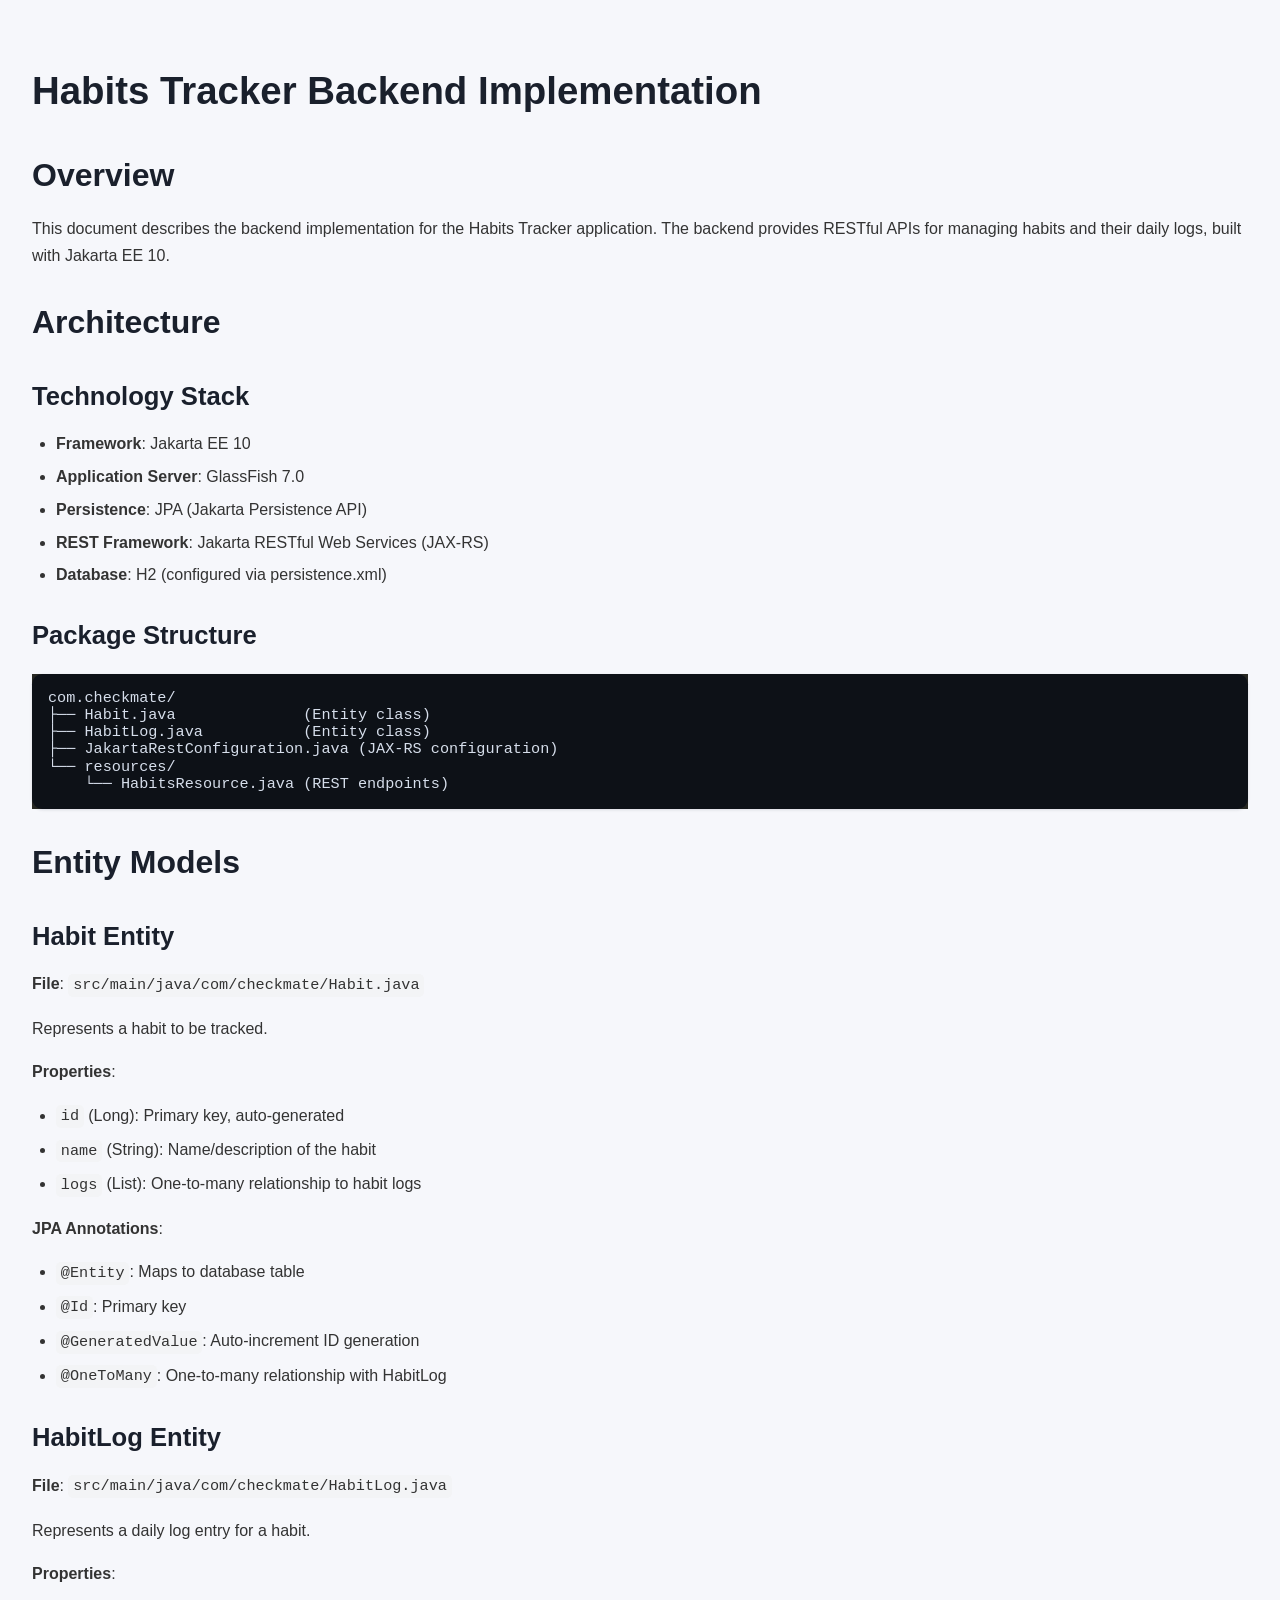
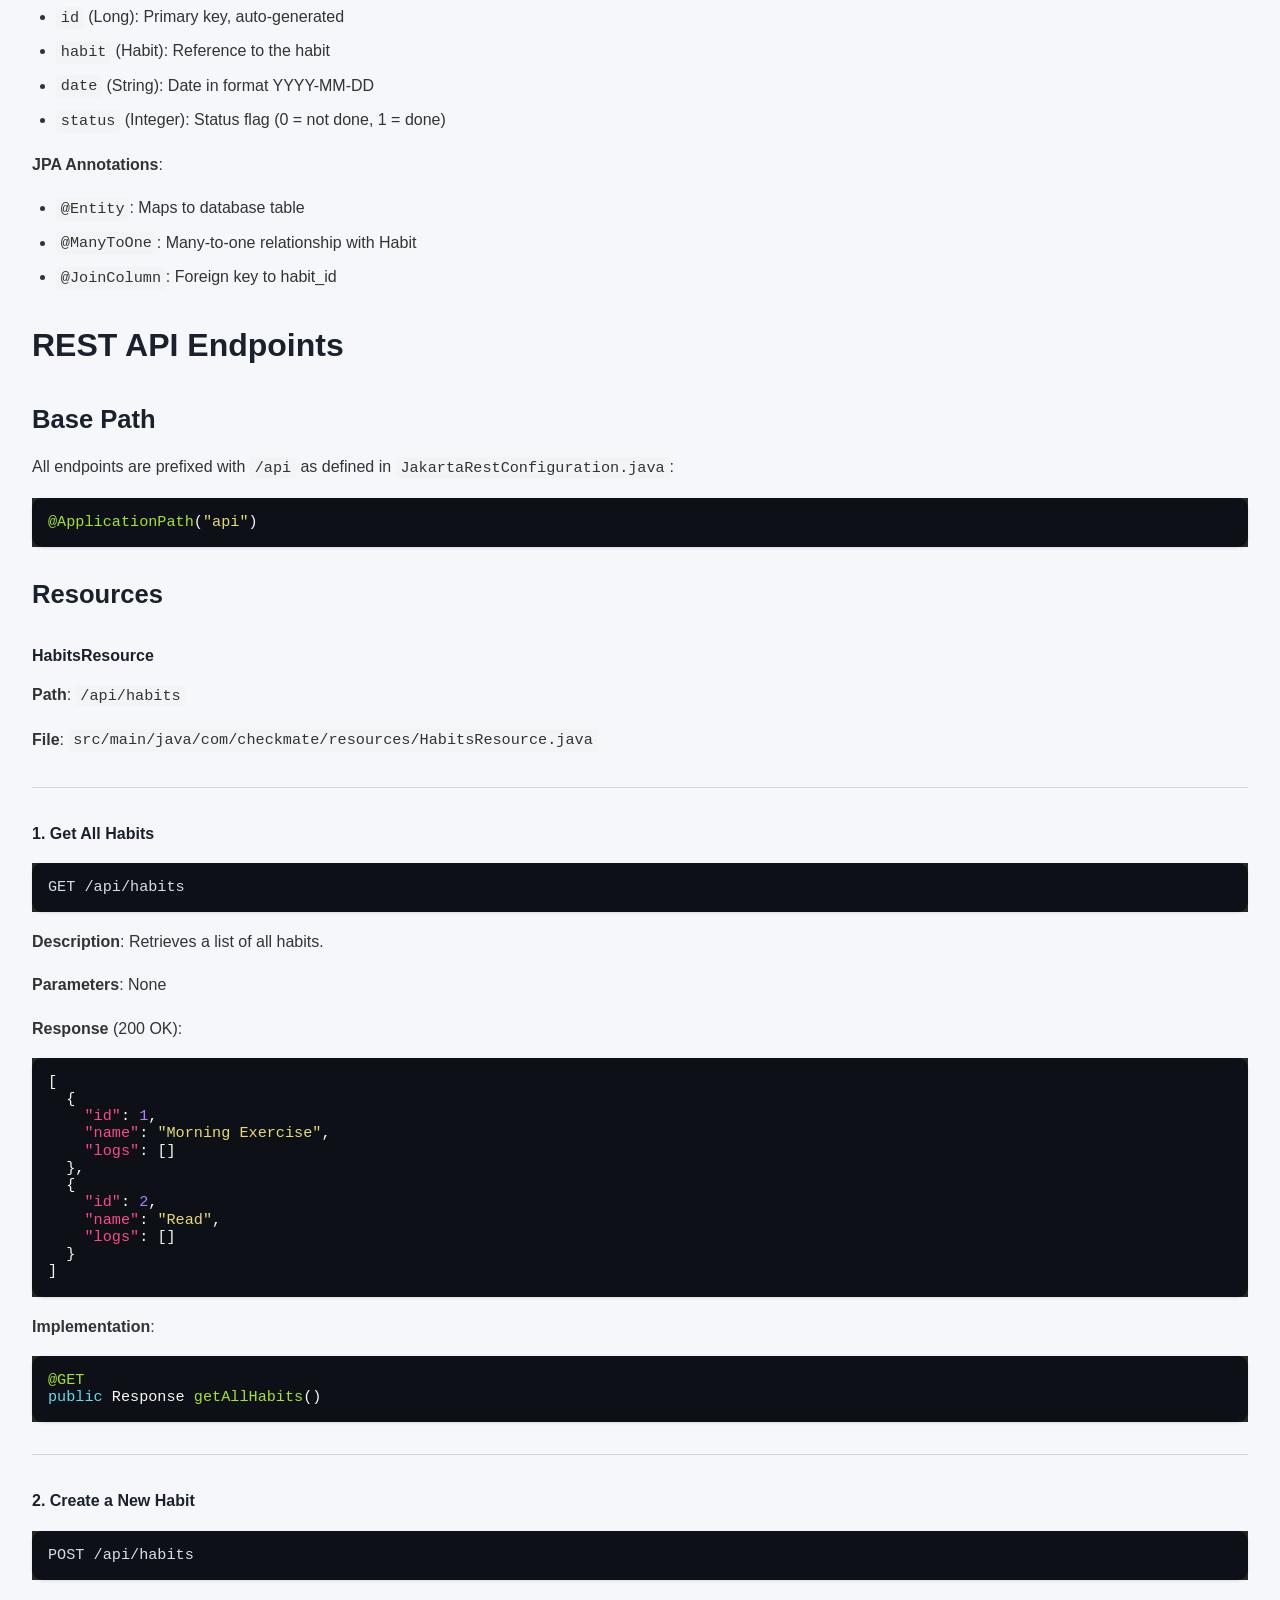
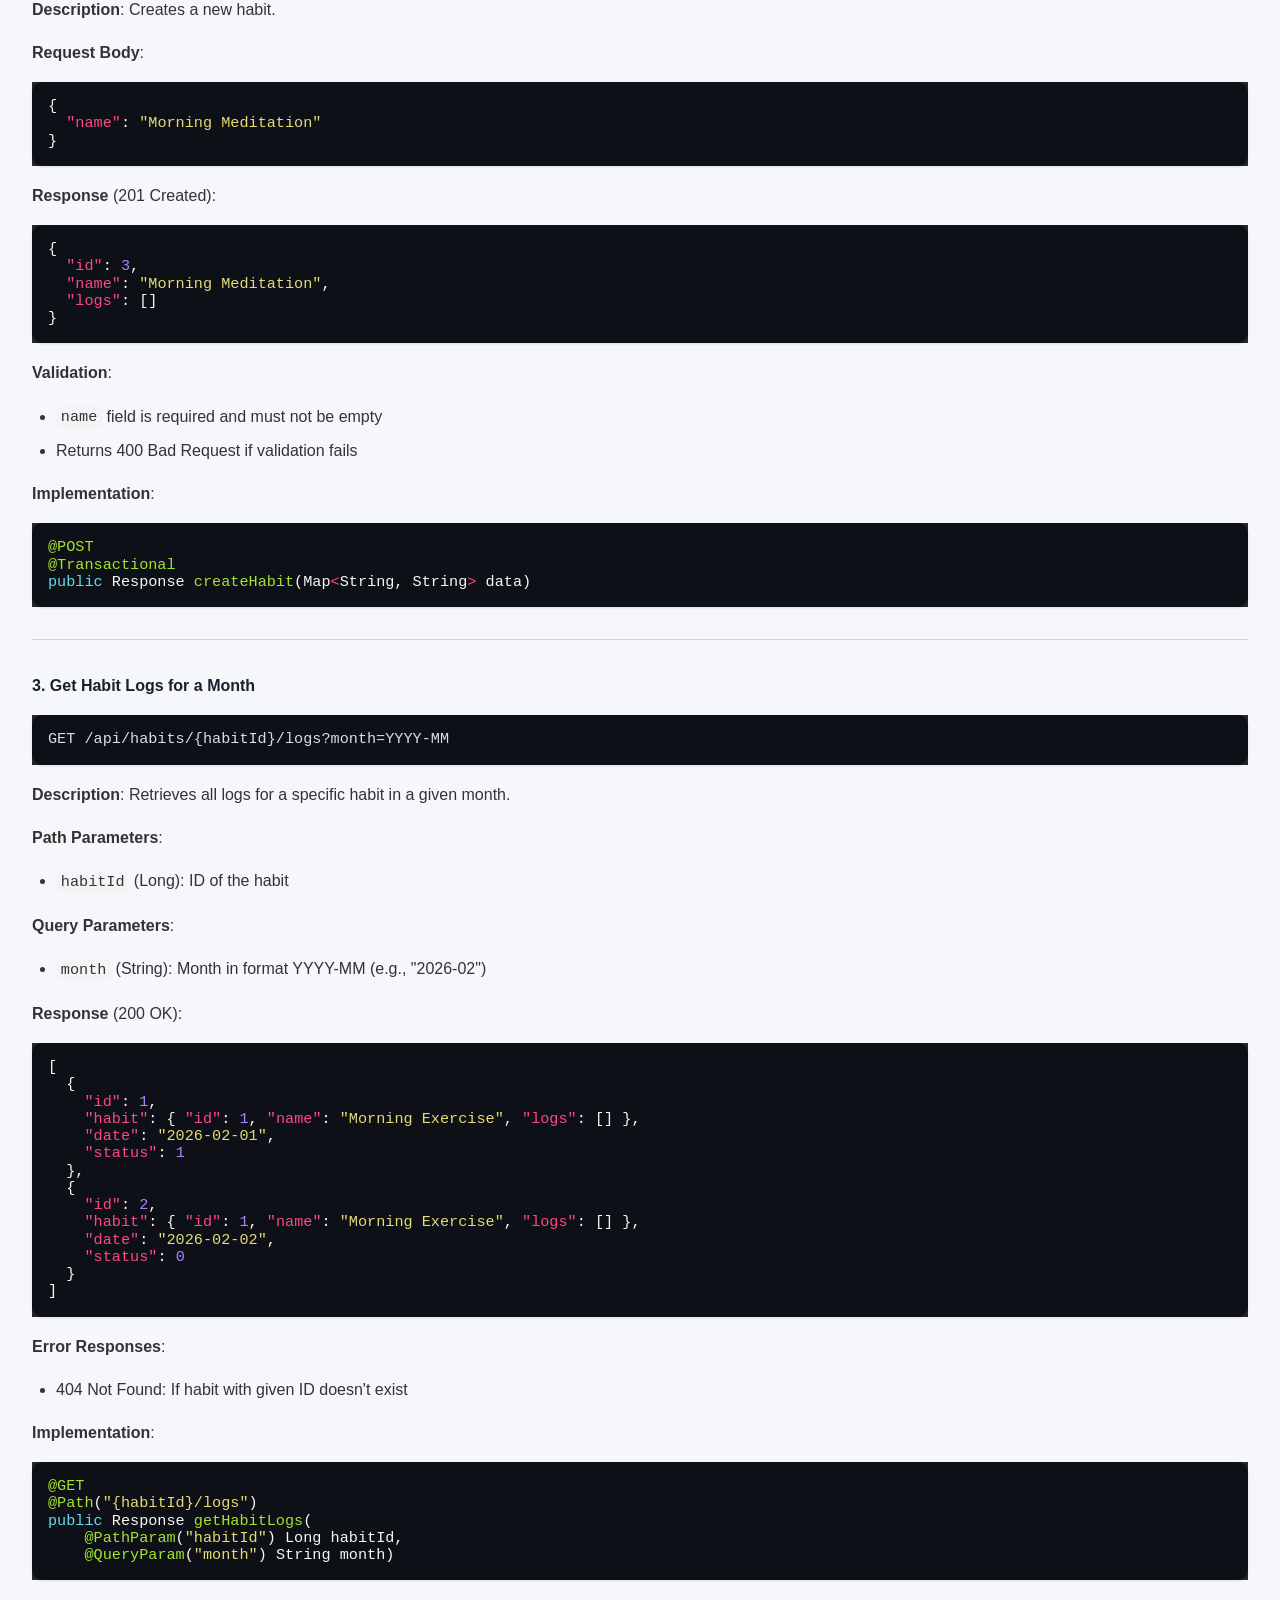
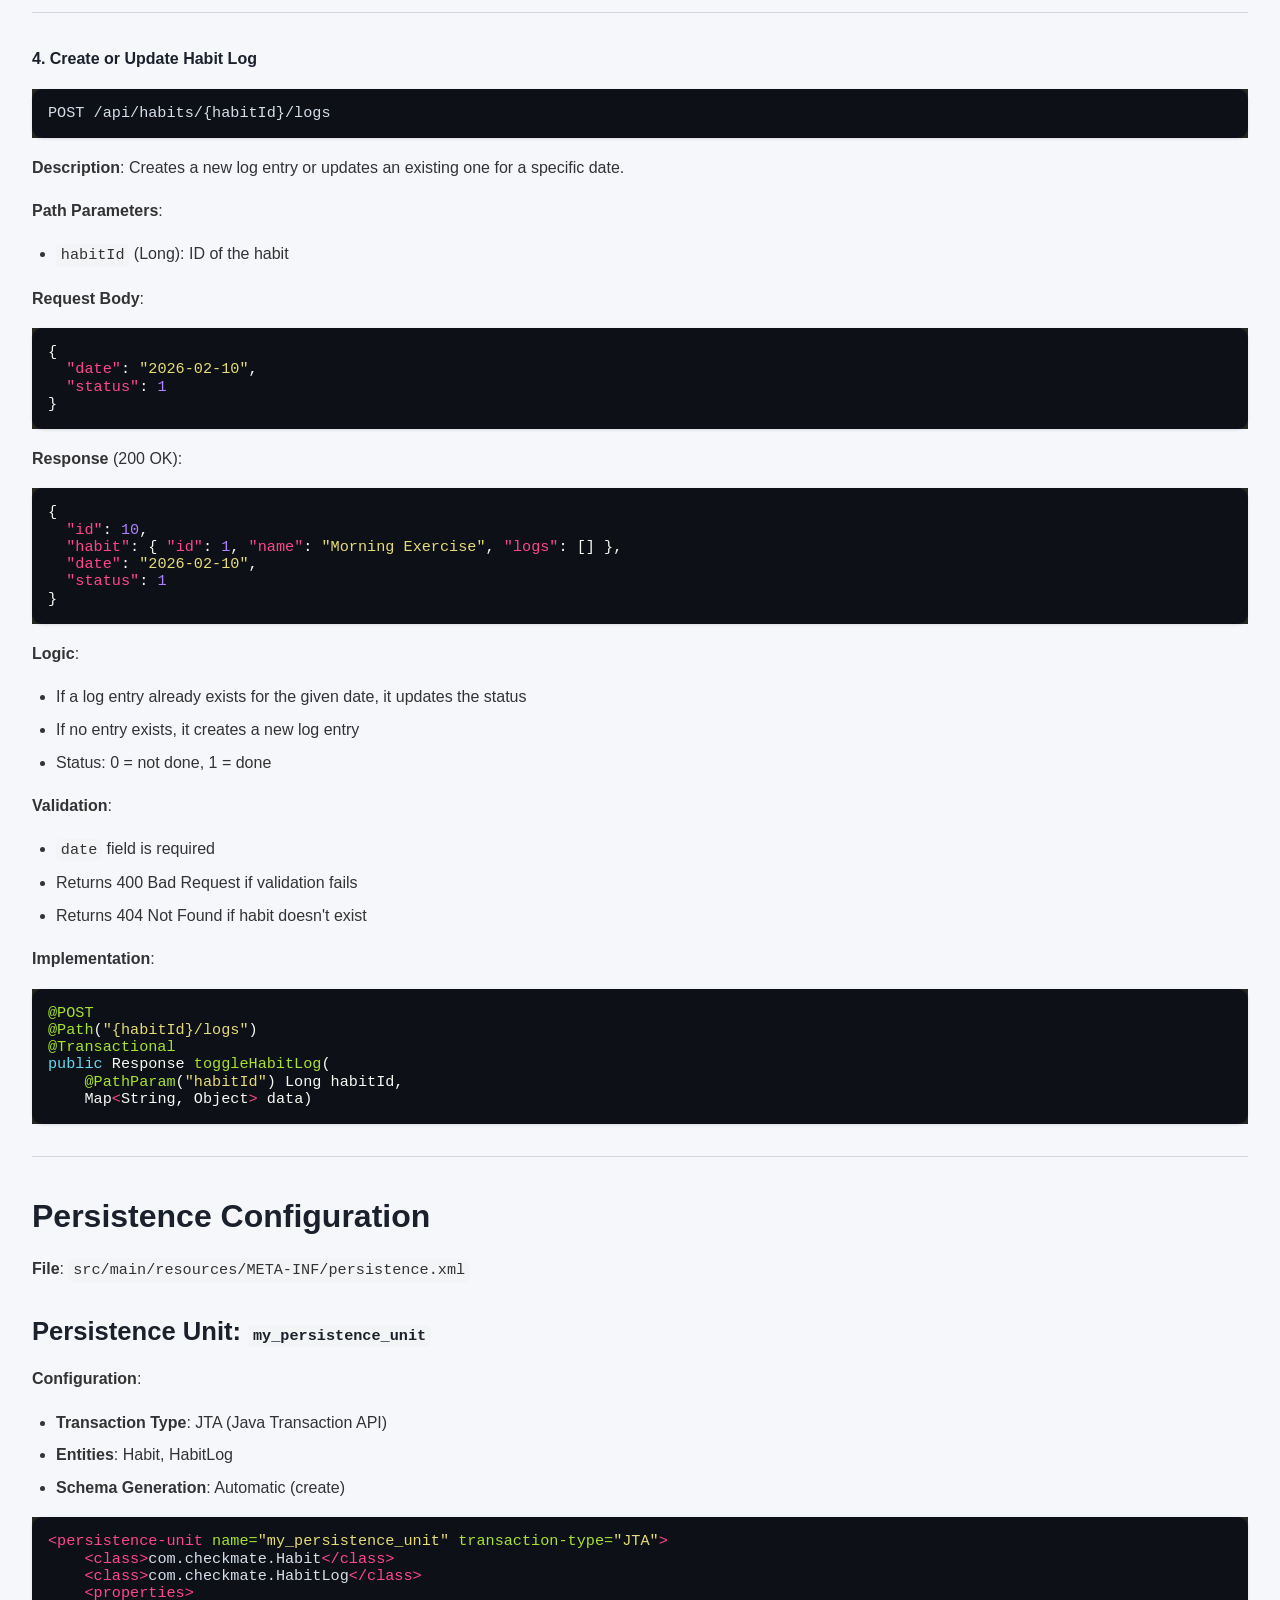
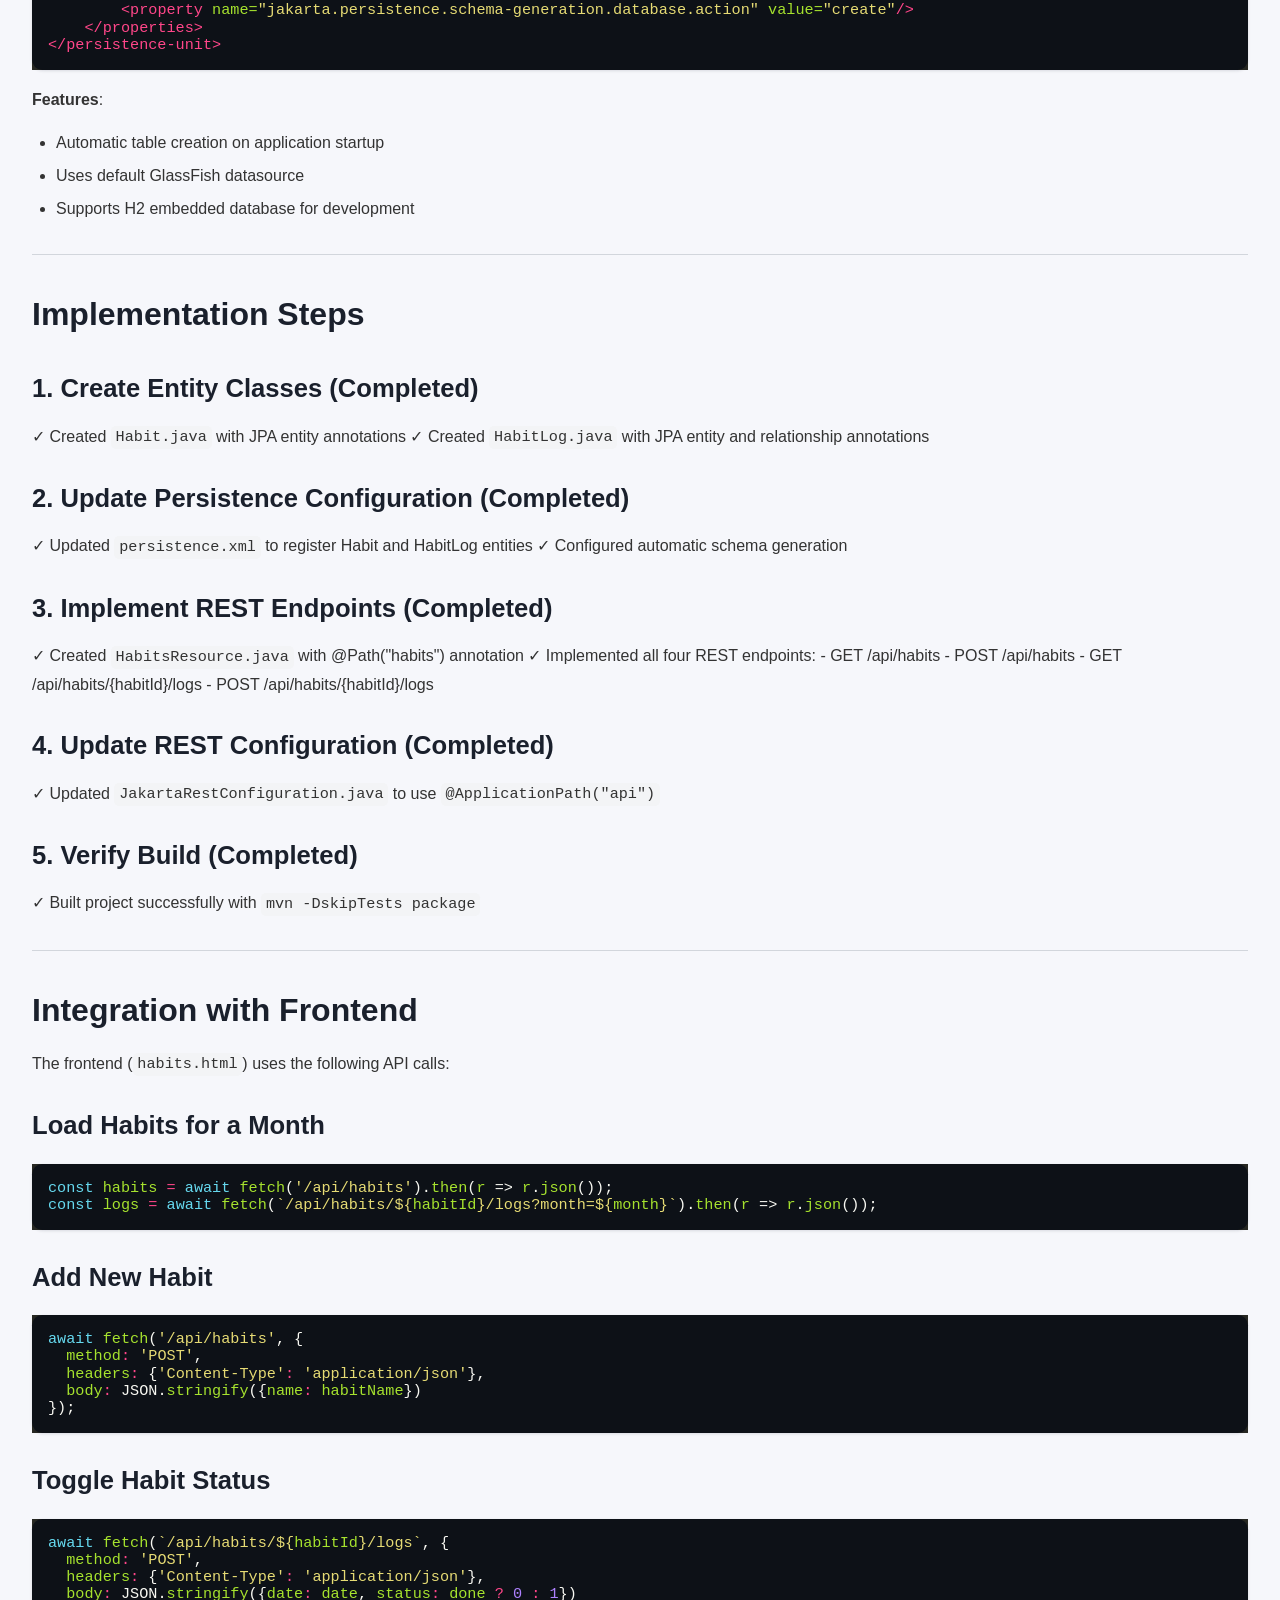
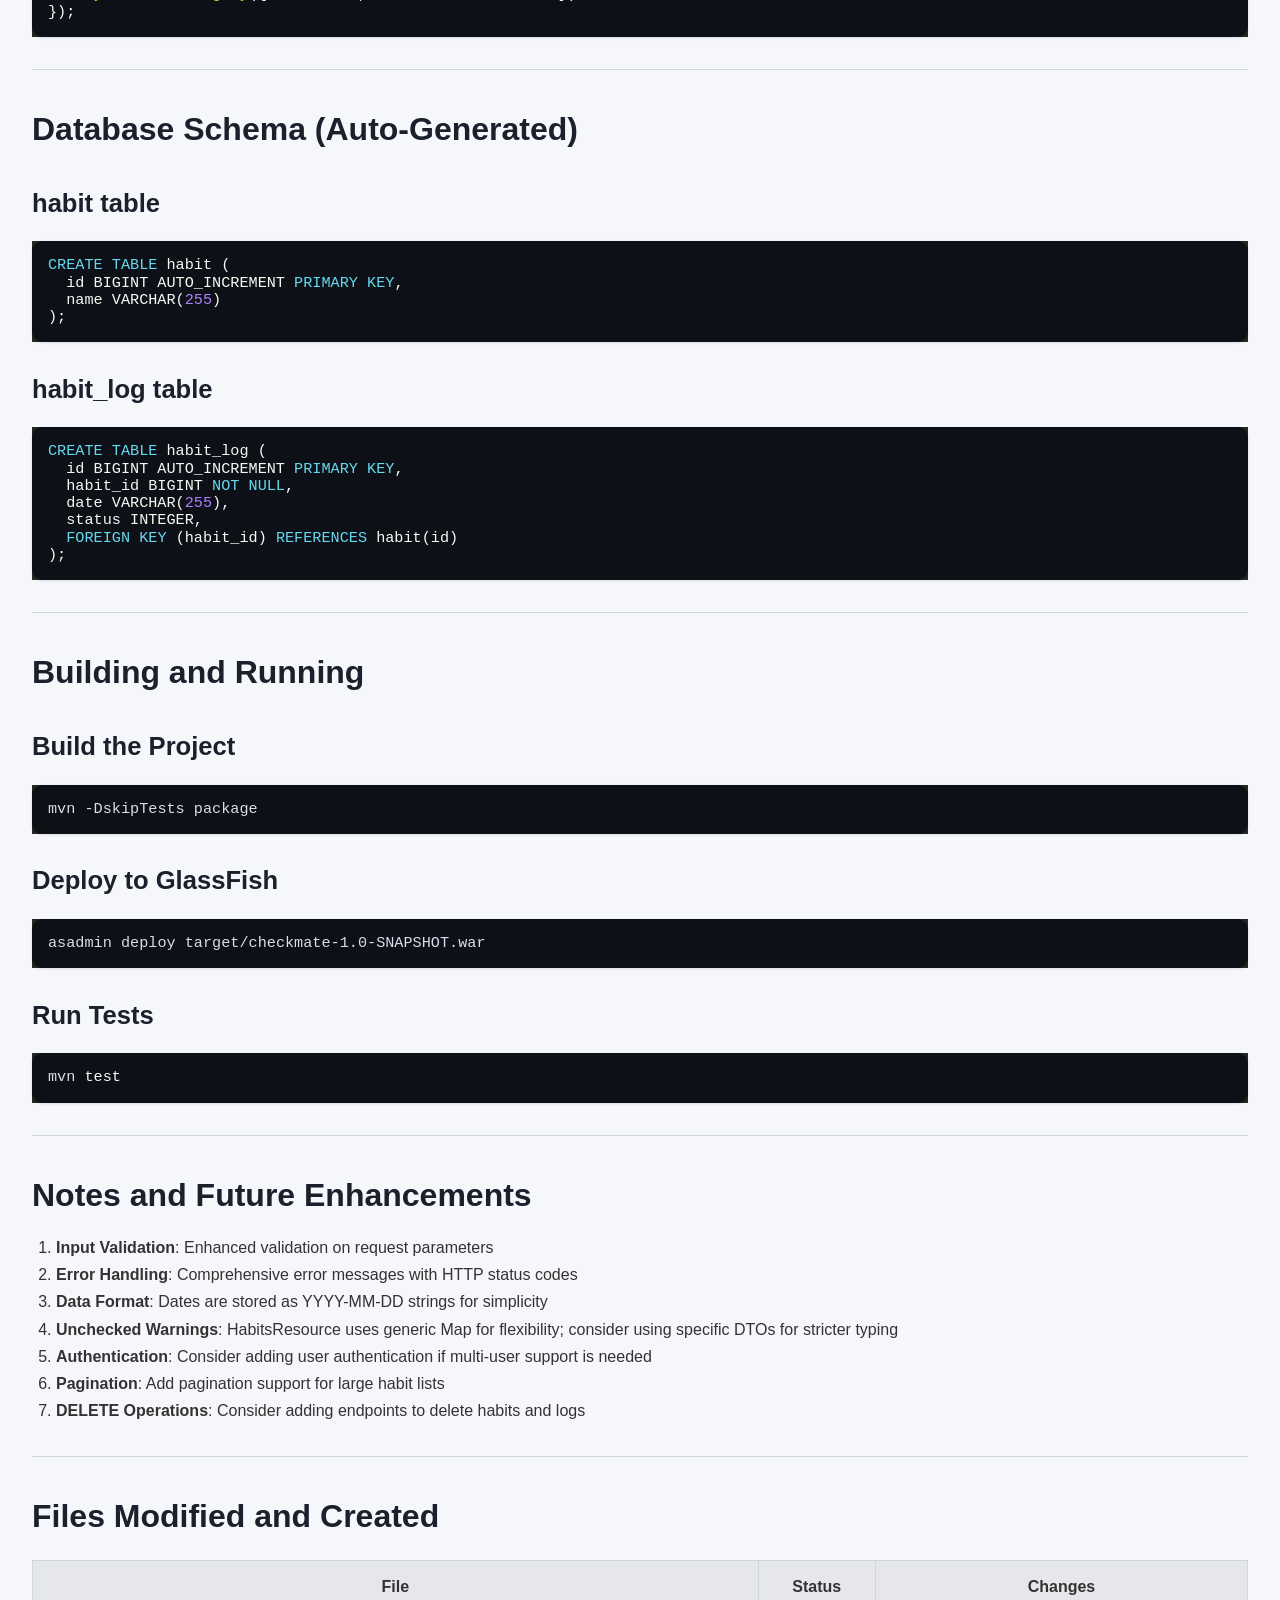
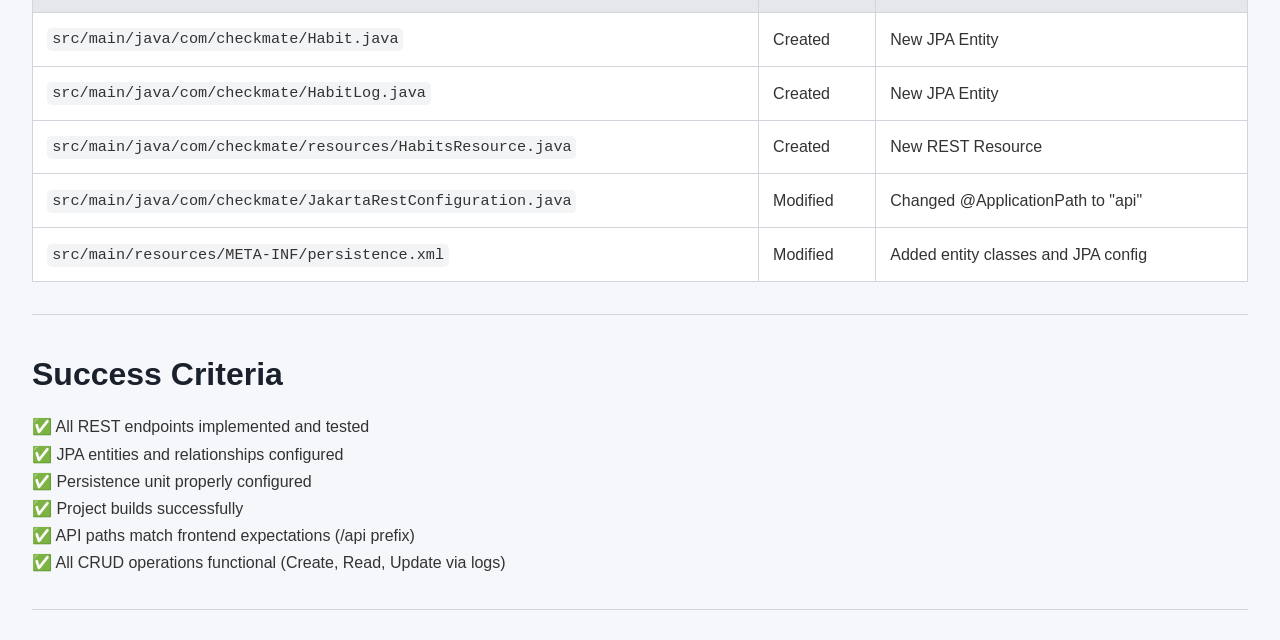
==== BACKEND.html @ a5600dfa "convert .md file to the same basename .html file" ====
<!DOCTYPE html>
<html lang="en">
<head>
    <meta charset="UTF-8">
    <meta name="viewport" content="width=device-width, initial-scale=1.0">
    <title>Converted Document</title>
    <style>
        body {
            font-family: 'Segoe UI', Tahoma, Geneva, Verdana, sans-serif;
            line-height: 1.7;
            color: #333;
            margin: 0;
            padding: 2rem;
            background: #f6f7fb;
        }
        h1, h2, h3, h4, h5, h6 {
            color: #1a202c;
            margin-top: 1.6rem;
            margin-bottom: 0.75rem;
        }
        h1 { font-size: 2.4rem; }
        h2 { font-size: 2rem; }
        h3 { font-size: 1.6rem; }
        p {
            margin: 0 0 1rem 0;
        }
        hr {
            border: none;
            border-top: 1px solid #d2d6dc;
            margin: 2rem 0;
        }
        a {
            color: #1d4ed8;
            text-decoration: none;
        }
        a:hover {
            text-decoration: underline;
        }
        blockquote {
            border-left: 4px solid #6b7280;
            padding: 1rem 1.25rem;
            margin: 1.5rem 0;
            background: #ffffff;
            color: #4b5563;
        }
        ul, ol {
            margin: 0 0 1rem 1.5rem;
            padding: 0;
        }
        ul ul, ol ol, ul ol, ol ul {
            margin-top: 0.5rem;
        }
        table {
            width: 100%;
            border-collapse: collapse;
            margin: 1rem 0;
            background: #ffffff;
        }
        table th,
        table td {
            border: 1px solid #d1d5db;
            padding: 0.75rem 0.9rem;
        }
        table th {
            background: #e5e7eb;
        }
        code {
            background: #f3f4f6;
            padding: 0.15rem 0.3rem;
            border-radius: 0.3rem;
            font-family: Consolas, 'Courier New', monospace;
            font-size: 0.95rem;
        }
        del {
            text-decoration: line-through;
            color: #6b7280;
        }
        ul li {
            margin-bottom: 0.35rem;
        }
        pre {
            margin: 1rem 0;
            padding: 1rem;
            background: #0d1117;
            color: #d6deeb;
            overflow-x: auto;
            border-radius: 0.65rem;
            box-shadow: 0 1px 3px rgba(15, 23, 42, 0.12);
        }
        pre code {
            background: transparent;
            padding: 0;
            color: inherit;
            font-size: 0.95rem;
            white-space: pre-wrap;
        }
        .codehilite {
            background: #0d1117;
            color: #d6deeb;
        }
        .codehilite .hll { background-color: #21262d }
        .codehilite .c { color: #6a737d; font-style: italic }
        .codehilite .err { color: #f97583; background-color: #fff0f1 }
        .codehilite .k { color: #ff7b72 }
        .codehilite .o { color: #79c0ff }
        .codehilite .ch { color: #8b949e }
        .codehilite .cm { color: #6a737d; font-style: italic }
        .codehilite .cp { color: #8b949e }
        .codehilite .c1 { color: #6a737d; font-style: italic }
        .codehilite .cs { color: #6a737d; font-style: italic }
        .codehilite .gd { color: #ff7b72 }
        .codehilite .ge { font-style: italic }
        .codehilite .gi { color: #56d364 }
        .codehilite .go { color: #8b949e }
        .codehilite .gp { color: #8b949e }
        .codehilite .gs { font-weight: bold }
        .codehilite .gu { color: #8b949e }
        .codehilite .kc { color: #ff7b72 }
        .codehilite .kd { color: #ff7b72 }
        .codehilite .kn { color: #ff7b72 }
        .codehilite .kp { color: #ff7b72 }
        .codehilite .kr { color: #ff7b72 }
        .codehilite .kt { color: #f2cc8f }
        .codehilite .m { color: #f2cc8f }
        .codehilite .s { color: #a5d6ff }
        .codehilite .na { color: #ffab70 }
        .codehilite .nb { color: #79c0ff }
        .codehilite .nc { color: #7ee787 }
        .codehilite .no { color: #f2cc8f }
        .codehilite .nd { color: #7ee787 }
        .codehilite .ni { color: #8b949e }
        .codehilite .ne { color: #ff7b72 }
        .codehilite .nf { color: #79c0ff }
        .codehilite .nl { color: #79c0ff }
        .codehilite .nn { color: #7ee787 }
        .codehilite .nt { color: #79c0ff }
        .codehilite .nv { color: #79c0ff }
        .codehilite .ow { color: #79c0ff }
        .codehilite .w { color: #c9d1d9 }
        .codehilite .mf { color: #f2cc8f }
        .codehilite .mh { color: #f2cc8f }
        .codehilite .mi { color: #f2cc8f }
        .codehilite .mo { color: #f2cc8f }
        .codehilite .sb { color: #a5d6ff }
        .codehilite .sc { color: #a5d6ff }
        .codehilite .sd { color: #a5d6ff }
        .codehilite .s2 { color: #a5d6ff }
        .codehilite .se { color: #ff7b72 }
        .codehilite .sh { color: #a5d6ff }
        .codehilite .si { color: #ff7b72 }
        .codehilite .sx { color: #a5d6ff }
        .codehilite .sr { color: #79c0ff }
        .codehilite .s1 { color: #a5d6ff }
        .codehilite .ss { color: #a5d6ff }
        .codehilite .bp { color: #79c0ff }
        .codehilite .vc { color: #79c0ff }
        .codehilite .vg { color: #79c0ff }
        .codehilite .vi { color: #79c0ff }
        .codehilite .il { color: #f2cc8f }
    </style>
</head>
<body>
<h1>Habits Tracker Backend Implementation</h1>
<h2>Overview</h2>
<p>This document describes the backend implementation for the Habits Tracker application. The backend provides RESTful APIs for managing habits and their daily logs, built with Jakarta EE 10.</p>
<h2>Architecture</h2>
<h3>Technology Stack</h3>
<ul>
<li><strong>Framework</strong>: Jakarta EE 10</li>
<li><strong>Application Server</strong>: GlassFish 7.0</li>
<li><strong>Persistence</strong>: JPA (Jakarta Persistence API)</li>
<li><strong>REST Framework</strong>: Jakarta RESTful Web Services (JAX-RS)</li>
<li><strong>Database</strong>: H2 (configured via persistence.xml)</li>
</ul>
<h3>Package Structure</h3>
<div class="codehilite" style="background: #272822"><pre style="line-height: 125%;"><span></span><code>com.checkmate/
├── Habit.java              (Entity class)
├── HabitLog.java           (Entity class)
├── JakartaRestConfiguration.java (JAX-RS configuration)
└── resources/
    └── HabitsResource.java (REST endpoints)
</code></pre></div>

<h2>Entity Models</h2>
<h3>Habit Entity</h3>
<p><strong>File</strong>: <code>src/main/java/com/checkmate/Habit.java</code></p>
<p>Represents a habit to be tracked.</p>
<p><strong>Properties</strong>:</p>
<ul>
<li><code>id</code> (Long): Primary key, auto-generated</li>
<li><code>name</code> (String): Name/description of the habit</li>
<li><code>logs</code> (List<HabitLog>): One-to-many relationship to habit logs</li>
</ul>
<p><strong>JPA Annotations</strong>:</p>
<ul>
<li><code>@Entity</code>: Maps to database table</li>
<li><code>@Id</code>: Primary key</li>
<li><code>@GeneratedValue</code>: Auto-increment ID generation</li>
<li><code>@OneToMany</code>: One-to-many relationship with HabitLog</li>
</ul>
<h3>HabitLog Entity</h3>
<p><strong>File</strong>: <code>src/main/java/com/checkmate/HabitLog.java</code></p>
<p>Represents a daily log entry for a habit.</p>
<p><strong>Properties</strong>:</p>
<ul>
<li><code>id</code> (Long): Primary key, auto-generated</li>
<li><code>habit</code> (Habit): Reference to the habit</li>
<li><code>date</code> (String): Date in format YYYY-MM-DD</li>
<li><code>status</code> (Integer): Status flag (0 = not done, 1 = done)</li>
</ul>
<p><strong>JPA Annotations</strong>:</p>
<ul>
<li><code>@Entity</code>: Maps to database table</li>
<li><code>@ManyToOne</code>: Many-to-one relationship with Habit</li>
<li><code>@JoinColumn</code>: Foreign key to habit_id</li>
</ul>
<h2>REST API Endpoints</h2>
<h3>Base Path</h3>
<p>All endpoints are prefixed with <code>/api</code> as defined in <code>JakartaRestConfiguration.java</code>:</p>
<div class="codehilite" style="background: #272822"><pre style="line-height: 125%;"><span></span><code><span style="color: #A6E22E">@ApplicationPath</span><span style="color: #F8F8F2">(</span><span style="color: #E6DB74">&quot;api&quot;</span><span style="color: #F8F8F2">)</span>
</code></pre></div>

<h3>Resources</h3>
<h4>HabitsResource</h4>
<p><strong>Path</strong>: <code>/api/habits</code></p>
<p><strong>File</strong>: <code>src/main/java/com/checkmate/resources/HabitsResource.java</code></p>
<hr>
<h4>1. Get All Habits</h4>
<div class="codehilite" style="background: #272822"><pre style="line-height: 125%;"><span></span><code>GET /api/habits
</code></pre></div>

<p><strong>Description</strong>: Retrieves a list of all habits.</p>
<p><strong>Parameters</strong>: None</p>
<p><strong>Response</strong> (200 OK):</p>
<div class="codehilite" style="background: #272822"><pre style="line-height: 125%;"><span></span><code><span style="color: #F8F8F2">[</span>
<span style="color: #F8F8F2">  {</span>
<span style="color: #F8F8F2">    </span><span style="color: #FF4689">&quot;id&quot;</span><span style="color: #F8F8F2">: </span><span style="color: #AE81FF">1</span><span style="color: #F8F8F2">,</span>
<span style="color: #F8F8F2">    </span><span style="color: #FF4689">&quot;name&quot;</span><span style="color: #F8F8F2">: </span><span style="color: #E6DB74">&quot;Morning Exercise&quot;</span><span style="color: #F8F8F2">,</span>
<span style="color: #F8F8F2">    </span><span style="color: #FF4689">&quot;logs&quot;</span><span style="color: #F8F8F2">: []</span>
<span style="color: #F8F8F2">  },</span>
<span style="color: #F8F8F2">  {</span>
<span style="color: #F8F8F2">    </span><span style="color: #FF4689">&quot;id&quot;</span><span style="color: #F8F8F2">: </span><span style="color: #AE81FF">2</span><span style="color: #F8F8F2">,</span>
<span style="color: #F8F8F2">    </span><span style="color: #FF4689">&quot;name&quot;</span><span style="color: #F8F8F2">: </span><span style="color: #E6DB74">&quot;Read&quot;</span><span style="color: #F8F8F2">,</span>
<span style="color: #F8F8F2">    </span><span style="color: #FF4689">&quot;logs&quot;</span><span style="color: #F8F8F2">: []</span>
<span style="color: #F8F8F2">  }</span>
<span style="color: #F8F8F2">]</span>
</code></pre></div>

<p><strong>Implementation</strong>:</p>
<div class="codehilite" style="background: #272822"><pre style="line-height: 125%;"><span></span><code><span style="color: #A6E22E">@GET</span>
<span style="color: #66D9EF">public</span><span style="color: #F8F8F2"> Response </span><span style="color: #A6E22E">getAllHabits</span><span style="color: #F8F8F2">()</span>
</code></pre></div>

<hr>
<h4>2. Create a New Habit</h4>
<div class="codehilite" style="background: #272822"><pre style="line-height: 125%;"><span></span><code>POST /api/habits
</code></pre></div>

<p><strong>Description</strong>: Creates a new habit.</p>
<p><strong>Request Body</strong>:</p>
<div class="codehilite" style="background: #272822"><pre style="line-height: 125%;"><span></span><code><span style="color: #F8F8F2">{</span>
<span style="color: #F8F8F2">  </span><span style="color: #FF4689">&quot;name&quot;</span><span style="color: #F8F8F2">: </span><span style="color: #E6DB74">&quot;Morning Meditation&quot;</span>
<span style="color: #F8F8F2">}</span>
</code></pre></div>

<p><strong>Response</strong> (201 Created):</p>
<div class="codehilite" style="background: #272822"><pre style="line-height: 125%;"><span></span><code><span style="color: #F8F8F2">{</span>
<span style="color: #F8F8F2">  </span><span style="color: #FF4689">&quot;id&quot;</span><span style="color: #F8F8F2">: </span><span style="color: #AE81FF">3</span><span style="color: #F8F8F2">,</span>
<span style="color: #F8F8F2">  </span><span style="color: #FF4689">&quot;name&quot;</span><span style="color: #F8F8F2">: </span><span style="color: #E6DB74">&quot;Morning Meditation&quot;</span><span style="color: #F8F8F2">,</span>
<span style="color: #F8F8F2">  </span><span style="color: #FF4689">&quot;logs&quot;</span><span style="color: #F8F8F2">: []</span>
<span style="color: #F8F8F2">}</span>
</code></pre></div>

<p><strong>Validation</strong>:</p>
<ul>
<li><code>name</code> field is required and must not be empty</li>
<li>Returns 400 Bad Request if validation fails</li>
</ul>
<p><strong>Implementation</strong>:</p>
<div class="codehilite" style="background: #272822"><pre style="line-height: 125%;"><span></span><code><span style="color: #A6E22E">@POST</span>
<span style="color: #A6E22E">@Transactional</span>
<span style="color: #66D9EF">public</span><span style="color: #F8F8F2"> Response </span><span style="color: #A6E22E">createHabit</span><span style="color: #F8F8F2">(Map</span><span style="color: #FF4689">&lt;</span><span style="color: #F8F8F2">String, String</span><span style="color: #FF4689">&gt;</span><span style="color: #F8F8F2"> data)</span>
</code></pre></div>

<hr>
<h4>3. Get Habit Logs for a Month</h4>
<div class="codehilite" style="background: #272822"><pre style="line-height: 125%;"><span></span><code>GET /api/habits/{habitId}/logs?month=YYYY-MM
</code></pre></div>

<p><strong>Description</strong>: Retrieves all logs for a specific habit in a given month.</p>
<p><strong>Path Parameters</strong>:</p>
<ul>
<li><code>habitId</code> (Long): ID of the habit</li>
</ul>
<p><strong>Query Parameters</strong>:</p>
<ul>
<li><code>month</code> (String): Month in format YYYY-MM (e.g., "2026-02")</li>
</ul>
<p><strong>Response</strong> (200 OK):</p>
<div class="codehilite" style="background: #272822"><pre style="line-height: 125%;"><span></span><code><span style="color: #F8F8F2">[</span>
<span style="color: #F8F8F2">  {</span>
<span style="color: #F8F8F2">    </span><span style="color: #FF4689">&quot;id&quot;</span><span style="color: #F8F8F2">: </span><span style="color: #AE81FF">1</span><span style="color: #F8F8F2">,</span>
<span style="color: #F8F8F2">    </span><span style="color: #FF4689">&quot;habit&quot;</span><span style="color: #F8F8F2">: { </span><span style="color: #FF4689">&quot;id&quot;</span><span style="color: #F8F8F2">: </span><span style="color: #AE81FF">1</span><span style="color: #F8F8F2">, </span><span style="color: #FF4689">&quot;name&quot;</span><span style="color: #F8F8F2">: </span><span style="color: #E6DB74">&quot;Morning Exercise&quot;</span><span style="color: #F8F8F2">, </span><span style="color: #FF4689">&quot;logs&quot;</span><span style="color: #F8F8F2">: [] },</span>
<span style="color: #F8F8F2">    </span><span style="color: #FF4689">&quot;date&quot;</span><span style="color: #F8F8F2">: </span><span style="color: #E6DB74">&quot;2026-02-01&quot;</span><span style="color: #F8F8F2">,</span>
<span style="color: #F8F8F2">    </span><span style="color: #FF4689">&quot;status&quot;</span><span style="color: #F8F8F2">: </span><span style="color: #AE81FF">1</span>
<span style="color: #F8F8F2">  },</span>
<span style="color: #F8F8F2">  {</span>
<span style="color: #F8F8F2">    </span><span style="color: #FF4689">&quot;id&quot;</span><span style="color: #F8F8F2">: </span><span style="color: #AE81FF">2</span><span style="color: #F8F8F2">,</span>
<span style="color: #F8F8F2">    </span><span style="color: #FF4689">&quot;habit&quot;</span><span style="color: #F8F8F2">: { </span><span style="color: #FF4689">&quot;id&quot;</span><span style="color: #F8F8F2">: </span><span style="color: #AE81FF">1</span><span style="color: #F8F8F2">, </span><span style="color: #FF4689">&quot;name&quot;</span><span style="color: #F8F8F2">: </span><span style="color: #E6DB74">&quot;Morning Exercise&quot;</span><span style="color: #F8F8F2">, </span><span style="color: #FF4689">&quot;logs&quot;</span><span style="color: #F8F8F2">: [] },</span>
<span style="color: #F8F8F2">    </span><span style="color: #FF4689">&quot;date&quot;</span><span style="color: #F8F8F2">: </span><span style="color: #E6DB74">&quot;2026-02-02&quot;</span><span style="color: #F8F8F2">,</span>
<span style="color: #F8F8F2">    </span><span style="color: #FF4689">&quot;status&quot;</span><span style="color: #F8F8F2">: </span><span style="color: #AE81FF">0</span>
<span style="color: #F8F8F2">  }</span>
<span style="color: #F8F8F2">]</span>
</code></pre></div>

<p><strong>Error Responses</strong>:</p>
<ul>
<li>404 Not Found: If habit with given ID doesn't exist</li>
</ul>
<p><strong>Implementation</strong>:</p>
<div class="codehilite" style="background: #272822"><pre style="line-height: 125%;"><span></span><code><span style="color: #A6E22E">@GET</span>
<span style="color: #A6E22E">@Path</span><span style="color: #F8F8F2">(</span><span style="color: #E6DB74">&quot;{habitId}/logs&quot;</span><span style="color: #F8F8F2">)</span>
<span style="color: #66D9EF">public</span><span style="color: #F8F8F2"> Response </span><span style="color: #A6E22E">getHabitLogs</span><span style="color: #F8F8F2">(</span>
<span style="color: #F8F8F2">    </span><span style="color: #A6E22E">@PathParam</span><span style="color: #F8F8F2">(</span><span style="color: #E6DB74">&quot;habitId&quot;</span><span style="color: #F8F8F2">) Long habitId,</span>
<span style="color: #F8F8F2">    </span><span style="color: #A6E22E">@QueryParam</span><span style="color: #F8F8F2">(</span><span style="color: #E6DB74">&quot;month&quot;</span><span style="color: #F8F8F2">) String month)</span>
</code></pre></div>

<hr>
<h4>4. Create or Update Habit Log</h4>
<div class="codehilite" style="background: #272822"><pre style="line-height: 125%;"><span></span><code>POST /api/habits/{habitId}/logs
</code></pre></div>

<p><strong>Description</strong>: Creates a new log entry or updates an existing one for a specific date.</p>
<p><strong>Path Parameters</strong>:</p>
<ul>
<li><code>habitId</code> (Long): ID of the habit</li>
</ul>
<p><strong>Request Body</strong>:</p>
<div class="codehilite" style="background: #272822"><pre style="line-height: 125%;"><span></span><code><span style="color: #F8F8F2">{</span>
<span style="color: #F8F8F2">  </span><span style="color: #FF4689">&quot;date&quot;</span><span style="color: #F8F8F2">: </span><span style="color: #E6DB74">&quot;2026-02-10&quot;</span><span style="color: #F8F8F2">,</span>
<span style="color: #F8F8F2">  </span><span style="color: #FF4689">&quot;status&quot;</span><span style="color: #F8F8F2">: </span><span style="color: #AE81FF">1</span>
<span style="color: #F8F8F2">}</span>
</code></pre></div>

<p><strong>Response</strong> (200 OK):</p>
<div class="codehilite" style="background: #272822"><pre style="line-height: 125%;"><span></span><code><span style="color: #F8F8F2">{</span>
<span style="color: #F8F8F2">  </span><span style="color: #FF4689">&quot;id&quot;</span><span style="color: #F8F8F2">: </span><span style="color: #AE81FF">10</span><span style="color: #F8F8F2">,</span>
<span style="color: #F8F8F2">  </span><span style="color: #FF4689">&quot;habit&quot;</span><span style="color: #F8F8F2">: { </span><span style="color: #FF4689">&quot;id&quot;</span><span style="color: #F8F8F2">: </span><span style="color: #AE81FF">1</span><span style="color: #F8F8F2">, </span><span style="color: #FF4689">&quot;name&quot;</span><span style="color: #F8F8F2">: </span><span style="color: #E6DB74">&quot;Morning Exercise&quot;</span><span style="color: #F8F8F2">, </span><span style="color: #FF4689">&quot;logs&quot;</span><span style="color: #F8F8F2">: [] },</span>
<span style="color: #F8F8F2">  </span><span style="color: #FF4689">&quot;date&quot;</span><span style="color: #F8F8F2">: </span><span style="color: #E6DB74">&quot;2026-02-10&quot;</span><span style="color: #F8F8F2">,</span>
<span style="color: #F8F8F2">  </span><span style="color: #FF4689">&quot;status&quot;</span><span style="color: #F8F8F2">: </span><span style="color: #AE81FF">1</span>
<span style="color: #F8F8F2">}</span>
</code></pre></div>

<p><strong>Logic</strong>:</p>
<ul>
<li>If a log entry already exists for the given date, it updates the status</li>
<li>If no entry exists, it creates a new log entry</li>
<li>Status: 0 = not done, 1 = done</li>
</ul>
<p><strong>Validation</strong>:</p>
<ul>
<li><code>date</code> field is required</li>
<li>Returns 400 Bad Request if validation fails</li>
<li>Returns 404 Not Found if habit doesn't exist</li>
</ul>
<p><strong>Implementation</strong>:</p>
<div class="codehilite" style="background: #272822"><pre style="line-height: 125%;"><span></span><code><span style="color: #A6E22E">@POST</span>
<span style="color: #A6E22E">@Path</span><span style="color: #F8F8F2">(</span><span style="color: #E6DB74">&quot;{habitId}/logs&quot;</span><span style="color: #F8F8F2">)</span>
<span style="color: #A6E22E">@Transactional</span>
<span style="color: #66D9EF">public</span><span style="color: #F8F8F2"> Response </span><span style="color: #A6E22E">toggleHabitLog</span><span style="color: #F8F8F2">(</span>
<span style="color: #F8F8F2">    </span><span style="color: #A6E22E">@PathParam</span><span style="color: #F8F8F2">(</span><span style="color: #E6DB74">&quot;habitId&quot;</span><span style="color: #F8F8F2">) Long habitId,</span>
<span style="color: #F8F8F2">    Map</span><span style="color: #FF4689">&lt;</span><span style="color: #F8F8F2">String, Object</span><span style="color: #FF4689">&gt;</span><span style="color: #F8F8F2"> data)</span>
</code></pre></div>

<hr>
<h2>Persistence Configuration</h2>
<p><strong>File</strong>: <code>src/main/resources/META-INF/persistence.xml</code></p>
<h3>Persistence Unit: <code>my_persistence_unit</code></h3>
<p><strong>Configuration</strong>:</p>
<ul>
<li><strong>Transaction Type</strong>: JTA (Java Transaction API)</li>
<li><strong>Entities</strong>: Habit, HabitLog</li>
<li><strong>Schema Generation</strong>: Automatic (create)</li>
</ul>
<div class="codehilite" style="background: #272822"><pre style="line-height: 125%;"><span></span><code><span style="color: #FF4689">&lt;persistence-unit</span><span style="color: #F8F8F2"> </span><span style="color: #A6E22E">name=</span><span style="color: #E6DB74">&quot;my_persistence_unit&quot;</span><span style="color: #F8F8F2"> </span><span style="color: #A6E22E">transaction-type=</span><span style="color: #E6DB74">&quot;JTA&quot;</span><span style="color: #FF4689">&gt;</span>
<span style="color: #F8F8F2">    </span><span style="color: #FF4689">&lt;class&gt;</span>com.checkmate.Habit<span style="color: #FF4689">&lt;/class&gt;</span>
<span style="color: #F8F8F2">    </span><span style="color: #FF4689">&lt;class&gt;</span>com.checkmate.HabitLog<span style="color: #FF4689">&lt;/class&gt;</span>
<span style="color: #F8F8F2">    </span><span style="color: #FF4689">&lt;properties&gt;</span>
<span style="color: #F8F8F2">        </span><span style="color: #FF4689">&lt;property</span><span style="color: #F8F8F2"> </span><span style="color: #A6E22E">name=</span><span style="color: #E6DB74">&quot;jakarta.persistence.schema-generation.database.action&quot;</span><span style="color: #F8F8F2"> </span><span style="color: #A6E22E">value=</span><span style="color: #E6DB74">&quot;create&quot;</span><span style="color: #FF4689">/&gt;</span>
<span style="color: #F8F8F2">    </span><span style="color: #FF4689">&lt;/properties&gt;</span>
<span style="color: #FF4689">&lt;/persistence-unit&gt;</span>
</code></pre></div>

<p><strong>Features</strong>:</p>
<ul>
<li>Automatic table creation on application startup</li>
<li>Uses default GlassFish datasource</li>
<li>Supports H2 embedded database for development</li>
</ul>
<hr>
<h2>Implementation Steps</h2>
<h3>1. Create Entity Classes (Completed)</h3>
<p>✓ Created <code>Habit.java</code> with JPA entity annotations
✓ Created <code>HabitLog.java</code> with JPA entity and relationship annotations</p>
<h3>2. Update Persistence Configuration (Completed)</h3>
<p>✓ Updated <code>persistence.xml</code> to register Habit and HabitLog entities
✓ Configured automatic schema generation</p>
<h3>3. Implement REST Endpoints (Completed)</h3>
<p>✓ Created <code>HabitsResource.java</code> with @Path("habits") annotation
✓ Implemented all four REST endpoints:
  - GET /api/habits
  - POST /api/habits
  - GET /api/habits/{habitId}/logs
  - POST /api/habits/{habitId}/logs</p>
<h3>4. Update REST Configuration (Completed)</h3>
<p>✓ Updated <code>JakartaRestConfiguration.java</code> to use <code>@ApplicationPath("api")</code></p>
<h3>5. Verify Build (Completed)</h3>
<p>✓ Built project successfully with <code>mvn -DskipTests package</code></p>
<hr>
<h2>Integration with Frontend</h2>
<p>The frontend (<code>habits.html</code>) uses the following API calls:</p>
<h3>Load Habits for a Month</h3>
<div class="codehilite" style="background: #272822"><pre style="line-height: 125%;"><span></span><code><span style="color: #66D9EF">const</span><span style="color: #F8F8F2"> </span><span style="color: #A6E22E">habits</span><span style="color: #F8F8F2"> </span><span style="color: #FF4689">=</span><span style="color: #F8F8F2"> </span><span style="color: #66D9EF">await</span><span style="color: #F8F8F2"> </span><span style="color: #A6E22E">fetch</span><span style="color: #F8F8F2">(</span><span style="color: #E6DB74">&#39;/api/habits&#39;</span><span style="color: #F8F8F2">).</span><span style="color: #A6E22E">then</span><span style="color: #F8F8F2">(</span><span style="color: #A6E22E">r</span><span style="color: #F8F8F2"> =&gt; </span><span style="color: #A6E22E">r</span><span style="color: #F8F8F2">.</span><span style="color: #A6E22E">json</span><span style="color: #F8F8F2">());</span>
<span style="color: #66D9EF">const</span><span style="color: #F8F8F2"> </span><span style="color: #A6E22E">logs</span><span style="color: #F8F8F2"> </span><span style="color: #FF4689">=</span><span style="color: #F8F8F2"> </span><span style="color: #66D9EF">await</span><span style="color: #F8F8F2"> </span><span style="color: #A6E22E">fetch</span><span style="color: #F8F8F2">(</span><span style="color: #E6DB74">`/api/habits/${</span><span style="color: #A6E22E">habitId</span><span style="color: #E6DB74">}/logs?month=${</span><span style="color: #A6E22E">month</span><span style="color: #E6DB74">}`</span><span style="color: #F8F8F2">).</span><span style="color: #A6E22E">then</span><span style="color: #F8F8F2">(</span><span style="color: #A6E22E">r</span><span style="color: #F8F8F2"> =&gt; </span><span style="color: #A6E22E">r</span><span style="color: #F8F8F2">.</span><span style="color: #A6E22E">json</span><span style="color: #F8F8F2">());</span>
</code></pre></div>

<h3>Add New Habit</h3>
<div class="codehilite" style="background: #272822"><pre style="line-height: 125%;"><span></span><code><span style="color: #66D9EF">await</span><span style="color: #F8F8F2"> </span><span style="color: #A6E22E">fetch</span><span style="color: #F8F8F2">(</span><span style="color: #E6DB74">&#39;/api/habits&#39;</span><span style="color: #F8F8F2">, {</span>
<span style="color: #F8F8F2">  </span><span style="color: #A6E22E">method</span><span style="color: #FF4689">:</span><span style="color: #F8F8F2"> </span><span style="color: #E6DB74">&#39;POST&#39;</span><span style="color: #F8F8F2">,</span>
<span style="color: #F8F8F2">  </span><span style="color: #A6E22E">headers</span><span style="color: #FF4689">:</span><span style="color: #F8F8F2"> {</span><span style="color: #E6DB74">&#39;Content-Type&#39;</span><span style="color: #FF4689">:</span><span style="color: #F8F8F2"> </span><span style="color: #E6DB74">&#39;application/json&#39;</span><span style="color: #F8F8F2">},</span>
<span style="color: #F8F8F2">  </span><span style="color: #A6E22E">body</span><span style="color: #FF4689">:</span><span style="color: #F8F8F2"> JSON.</span><span style="color: #A6E22E">stringify</span><span style="color: #F8F8F2">({</span><span style="color: #A6E22E">name</span><span style="color: #FF4689">:</span><span style="color: #F8F8F2"> </span><span style="color: #A6E22E">habitName</span><span style="color: #F8F8F2">})</span>
<span style="color: #F8F8F2">});</span>
</code></pre></div>

<h3>Toggle Habit Status</h3>
<div class="codehilite" style="background: #272822"><pre style="line-height: 125%;"><span></span><code><span style="color: #66D9EF">await</span><span style="color: #F8F8F2"> </span><span style="color: #A6E22E">fetch</span><span style="color: #F8F8F2">(</span><span style="color: #E6DB74">`/api/habits/${</span><span style="color: #A6E22E">habitId</span><span style="color: #E6DB74">}/logs`</span><span style="color: #F8F8F2">, {</span>
<span style="color: #F8F8F2">  </span><span style="color: #A6E22E">method</span><span style="color: #FF4689">:</span><span style="color: #F8F8F2"> </span><span style="color: #E6DB74">&#39;POST&#39;</span><span style="color: #F8F8F2">,</span>
<span style="color: #F8F8F2">  </span><span style="color: #A6E22E">headers</span><span style="color: #FF4689">:</span><span style="color: #F8F8F2"> {</span><span style="color: #E6DB74">&#39;Content-Type&#39;</span><span style="color: #FF4689">:</span><span style="color: #F8F8F2"> </span><span style="color: #E6DB74">&#39;application/json&#39;</span><span style="color: #F8F8F2">},</span>
<span style="color: #F8F8F2">  </span><span style="color: #A6E22E">body</span><span style="color: #FF4689">:</span><span style="color: #F8F8F2"> JSON.</span><span style="color: #A6E22E">stringify</span><span style="color: #F8F8F2">({</span><span style="color: #A6E22E">date</span><span style="color: #FF4689">:</span><span style="color: #F8F8F2"> </span><span style="color: #A6E22E">date</span><span style="color: #F8F8F2">, </span><span style="color: #A6E22E">status</span><span style="color: #FF4689">:</span><span style="color: #F8F8F2"> </span><span style="color: #A6E22E">done</span><span style="color: #F8F8F2"> </span><span style="color: #FF4689">?</span><span style="color: #F8F8F2"> </span><span style="color: #AE81FF">0</span><span style="color: #F8F8F2"> </span><span style="color: #FF4689">:</span><span style="color: #F8F8F2"> </span><span style="color: #AE81FF">1</span><span style="color: #F8F8F2">})</span>
<span style="color: #F8F8F2">});</span>
</code></pre></div>

<hr>
<h2>Database Schema (Auto-Generated)</h2>
<h3>habit table</h3>
<div class="codehilite" style="background: #272822"><pre style="line-height: 125%;"><span></span><code><span style="color: #66D9EF">CREATE</span><span style="color: #F8F8F2"> </span><span style="color: #66D9EF">TABLE</span><span style="color: #F8F8F2"> habit (</span>
<span style="color: #F8F8F2">  id BIGINT AUTO_INCREMENT </span><span style="color: #66D9EF">PRIMARY</span><span style="color: #F8F8F2"> </span><span style="color: #66D9EF">KEY</span><span style="color: #F8F8F2">,</span>
<span style="color: #F8F8F2">  name VARCHAR(</span><span style="color: #AE81FF">255</span><span style="color: #F8F8F2">)</span>
<span style="color: #F8F8F2">);</span>
</code></pre></div>

<h3>habit_log table</h3>
<div class="codehilite" style="background: #272822"><pre style="line-height: 125%;"><span></span><code><span style="color: #66D9EF">CREATE</span><span style="color: #F8F8F2"> </span><span style="color: #66D9EF">TABLE</span><span style="color: #F8F8F2"> habit_log (</span>
<span style="color: #F8F8F2">  id BIGINT AUTO_INCREMENT </span><span style="color: #66D9EF">PRIMARY</span><span style="color: #F8F8F2"> </span><span style="color: #66D9EF">KEY</span><span style="color: #F8F8F2">,</span>
<span style="color: #F8F8F2">  habit_id BIGINT </span><span style="color: #66D9EF">NOT</span><span style="color: #F8F8F2"> </span><span style="color: #66D9EF">NULL</span><span style="color: #F8F8F2">,</span>
<span style="color: #F8F8F2">  date VARCHAR(</span><span style="color: #AE81FF">255</span><span style="color: #F8F8F2">),</span>
<span style="color: #F8F8F2">  status INTEGER,</span>
<span style="color: #F8F8F2">  </span><span style="color: #66D9EF">FOREIGN</span><span style="color: #F8F8F2"> </span><span style="color: #66D9EF">KEY</span><span style="color: #F8F8F2"> (habit_id) </span><span style="color: #66D9EF">REFERENCES</span><span style="color: #F8F8F2"> habit(id)</span>
<span style="color: #F8F8F2">);</span>
</code></pre></div>

<hr>
<h2>Building and Running</h2>
<h3>Build the Project</h3>
<div class="codehilite" style="background: #272822"><pre style="line-height: 125%;"><span></span><code>mvn<span style="color: #F8F8F2"> </span>-DskipTests<span style="color: #F8F8F2"> </span>package
</code></pre></div>

<h3>Deploy to GlassFish</h3>
<div class="codehilite" style="background: #272822"><pre style="line-height: 125%;"><span></span><code>asadmin<span style="color: #F8F8F2"> </span>deploy<span style="color: #F8F8F2"> </span>target/checkmate-1.0-SNAPSHOT.war
</code></pre></div>

<h3>Run Tests</h3>
<div class="codehilite" style="background: #272822"><pre style="line-height: 125%;"><span></span><code>mvn<span style="color: #F8F8F2"> test</span>
</code></pre></div>

<hr>
<h2>Notes and Future Enhancements</h2>
<ol>
<li><strong>Input Validation</strong>: Enhanced validation on request parameters</li>
<li><strong>Error Handling</strong>: Comprehensive error messages with HTTP status codes</li>
<li><strong>Data Format</strong>: Dates are stored as YYYY-MM-DD strings for simplicity</li>
<li><strong>Unchecked Warnings</strong>: HabitsResource uses generic Map for flexibility; consider using specific DTOs for stricter typing</li>
<li><strong>Authentication</strong>: Consider adding user authentication if multi-user support is needed</li>
<li><strong>Pagination</strong>: Add pagination support for large habit lists</li>
<li><strong>DELETE Operations</strong>: Consider adding endpoints to delete habits and logs</li>
</ol>
<hr>
<h2>Files Modified and Created</h2>
<table>
<thead>
<tr>
<th>File</th>
<th>Status</th>
<th>Changes</th>
</tr>
</thead>
<tbody>
<tr>
<td><code>src/main/java/com/checkmate/Habit.java</code></td>
<td>Created</td>
<td>New JPA Entity</td>
</tr>
<tr>
<td><code>src/main/java/com/checkmate/HabitLog.java</code></td>
<td>Created</td>
<td>New JPA Entity</td>
</tr>
<tr>
<td><code>src/main/java/com/checkmate/resources/HabitsResource.java</code></td>
<td>Created</td>
<td>New REST Resource</td>
</tr>
<tr>
<td><code>src/main/java/com/checkmate/JakartaRestConfiguration.java</code></td>
<td>Modified</td>
<td>Changed @ApplicationPath to "api"</td>
</tr>
<tr>
<td><code>src/main/resources/META-INF/persistence.xml</code></td>
<td>Modified</td>
<td>Added entity classes and JPA config</td>
</tr>
</tbody>
</table>
<hr>
<h2>Success Criteria</h2>
<p>✅ All REST endpoints implemented and tested<br>
✅ JPA entities and relationships configured<br>
✅ Persistence unit properly configured<br>
✅ Project builds successfully<br>
✅ API paths match frontend expectations (/api prefix)<br>
✅ All CRUD operations functional (Create, Read, Update via logs)  </p>
<hr>
<p><strong>Last Updated</strong>: February 10, 2026<br>
<strong>Status</strong>: ✅ Complete</p>
</body>
</html>
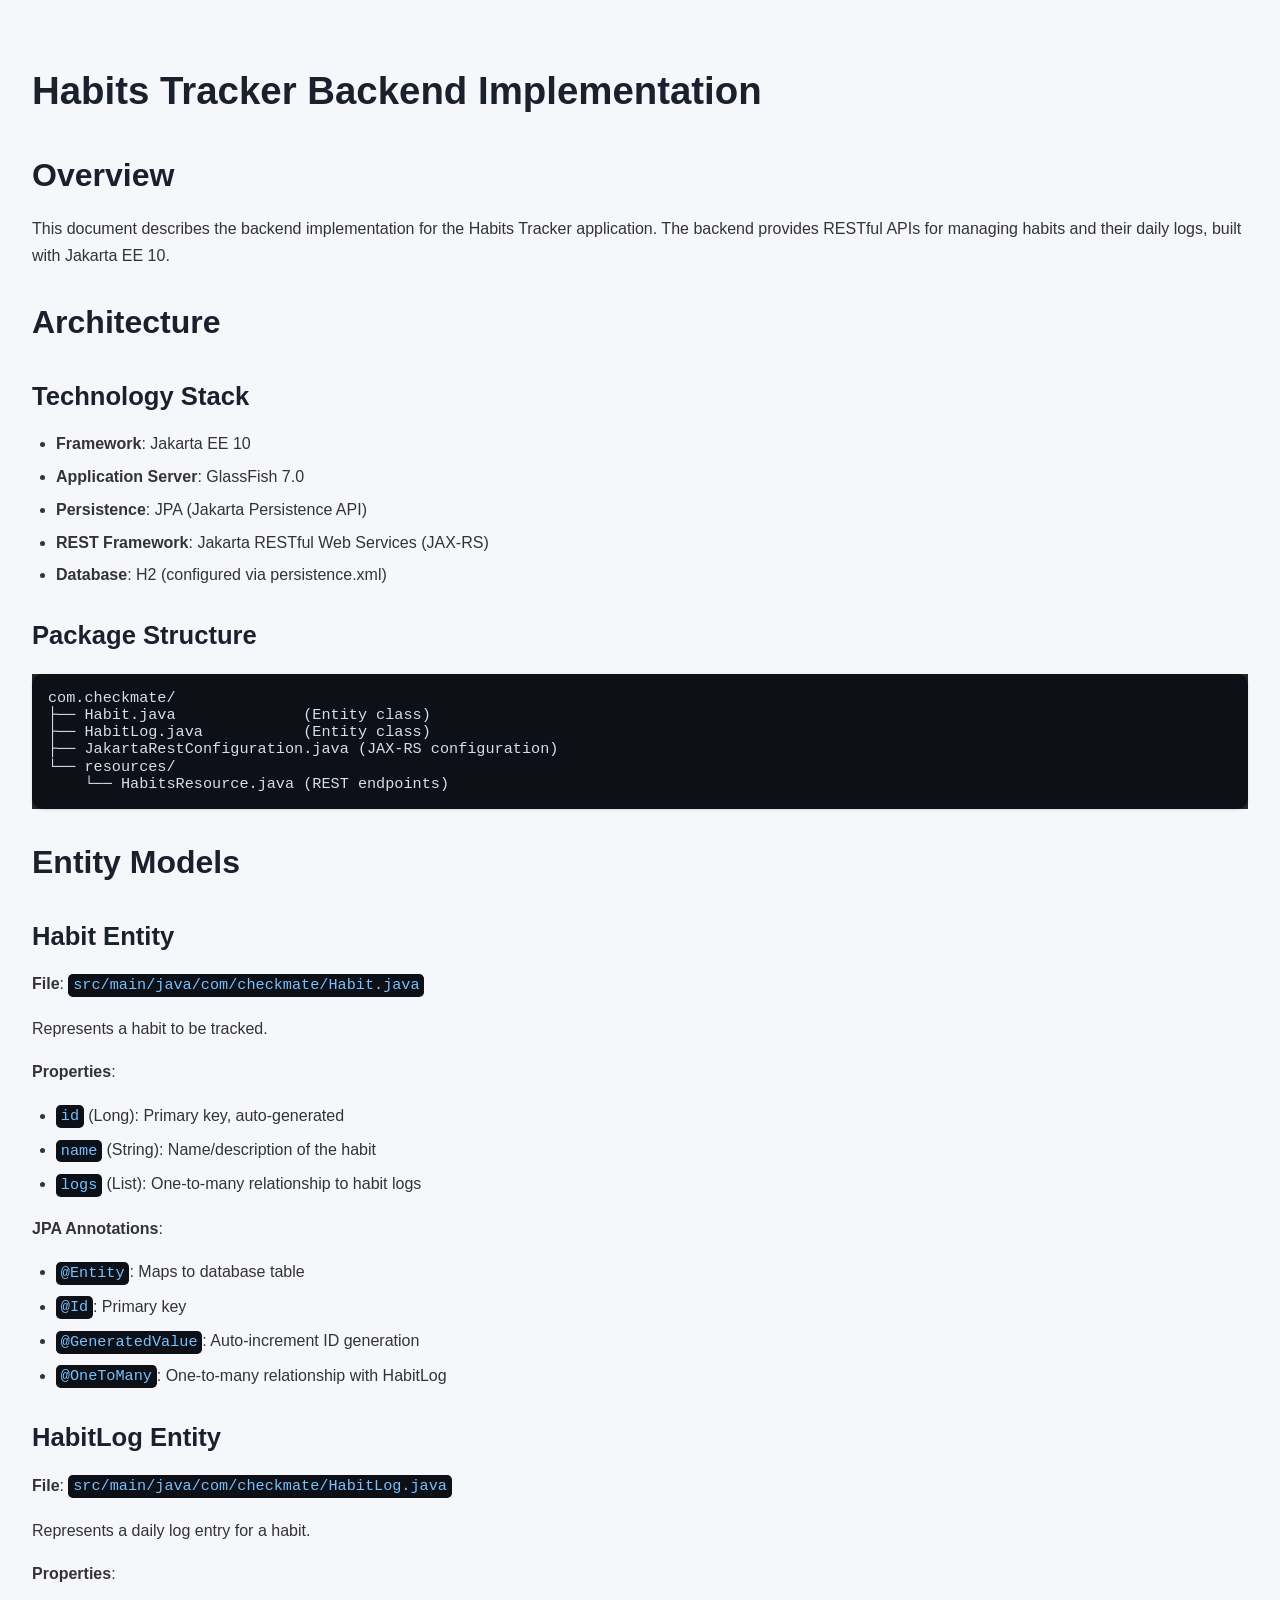
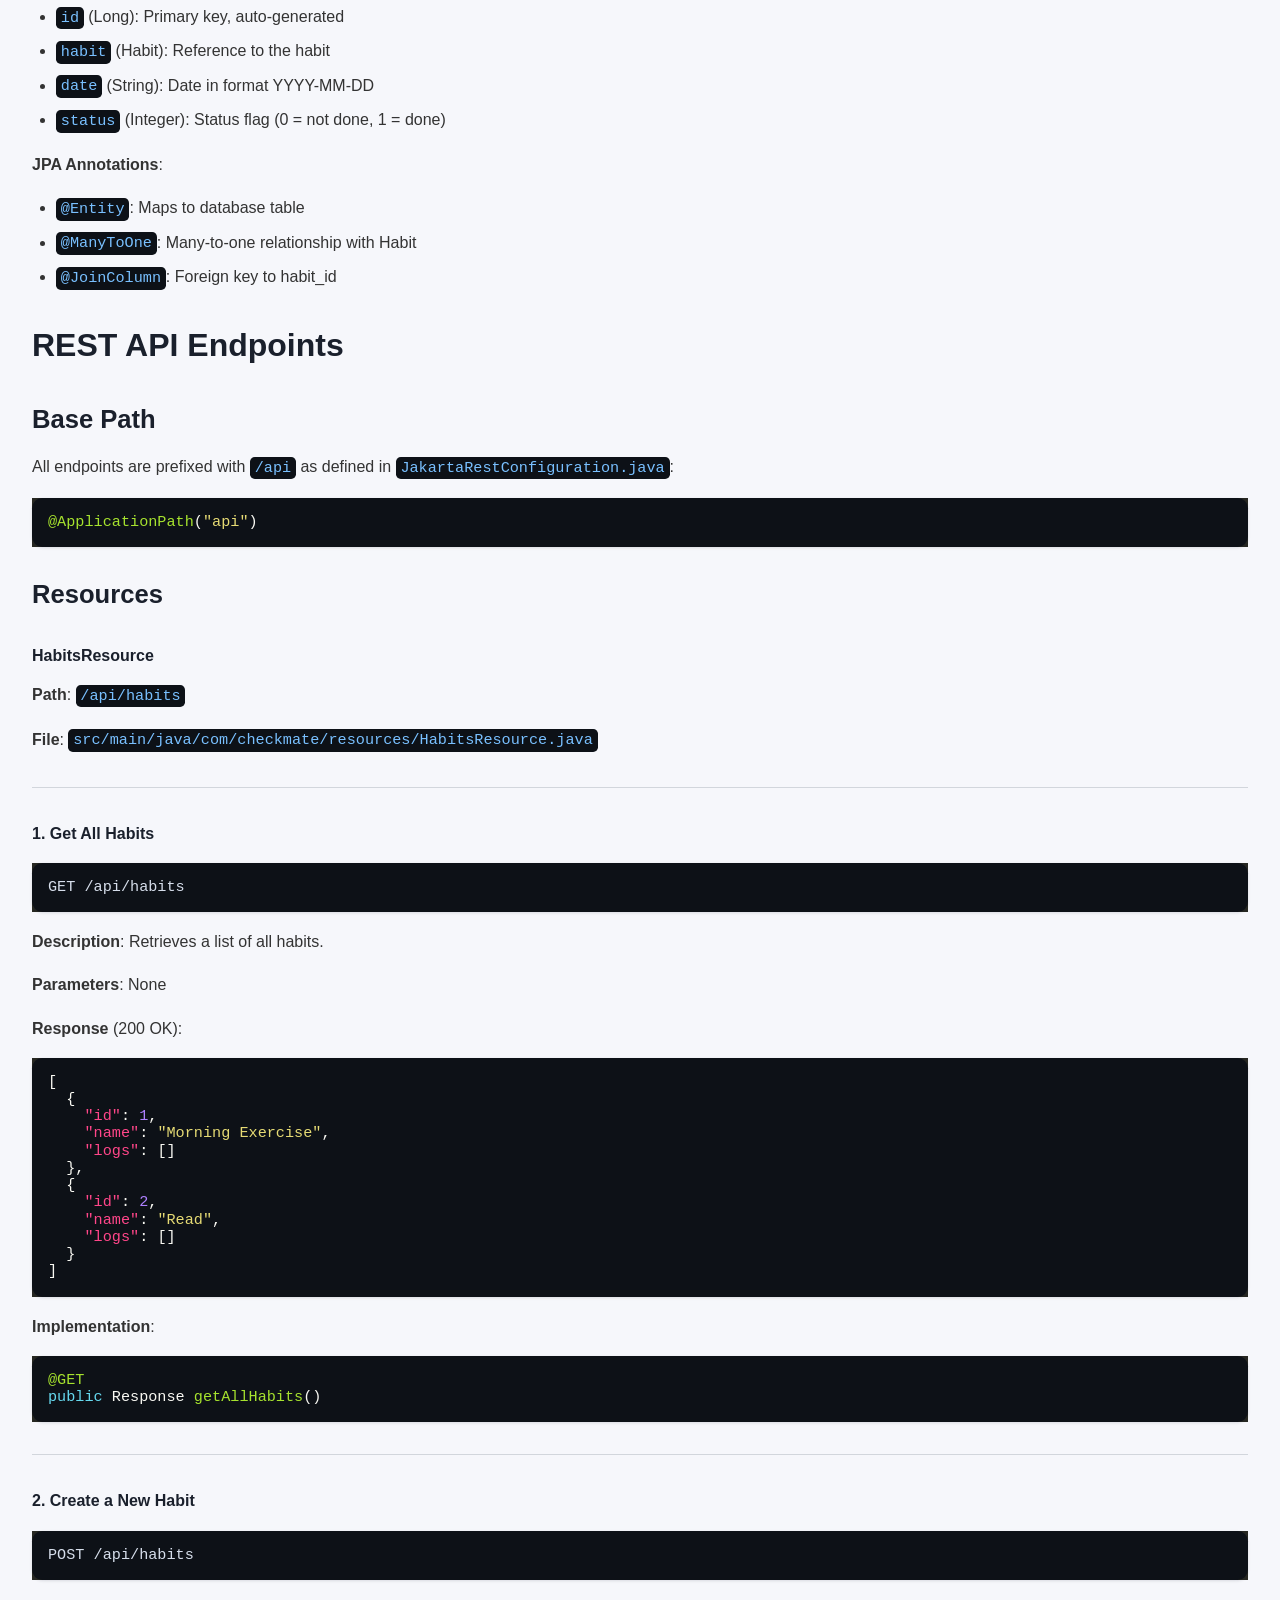
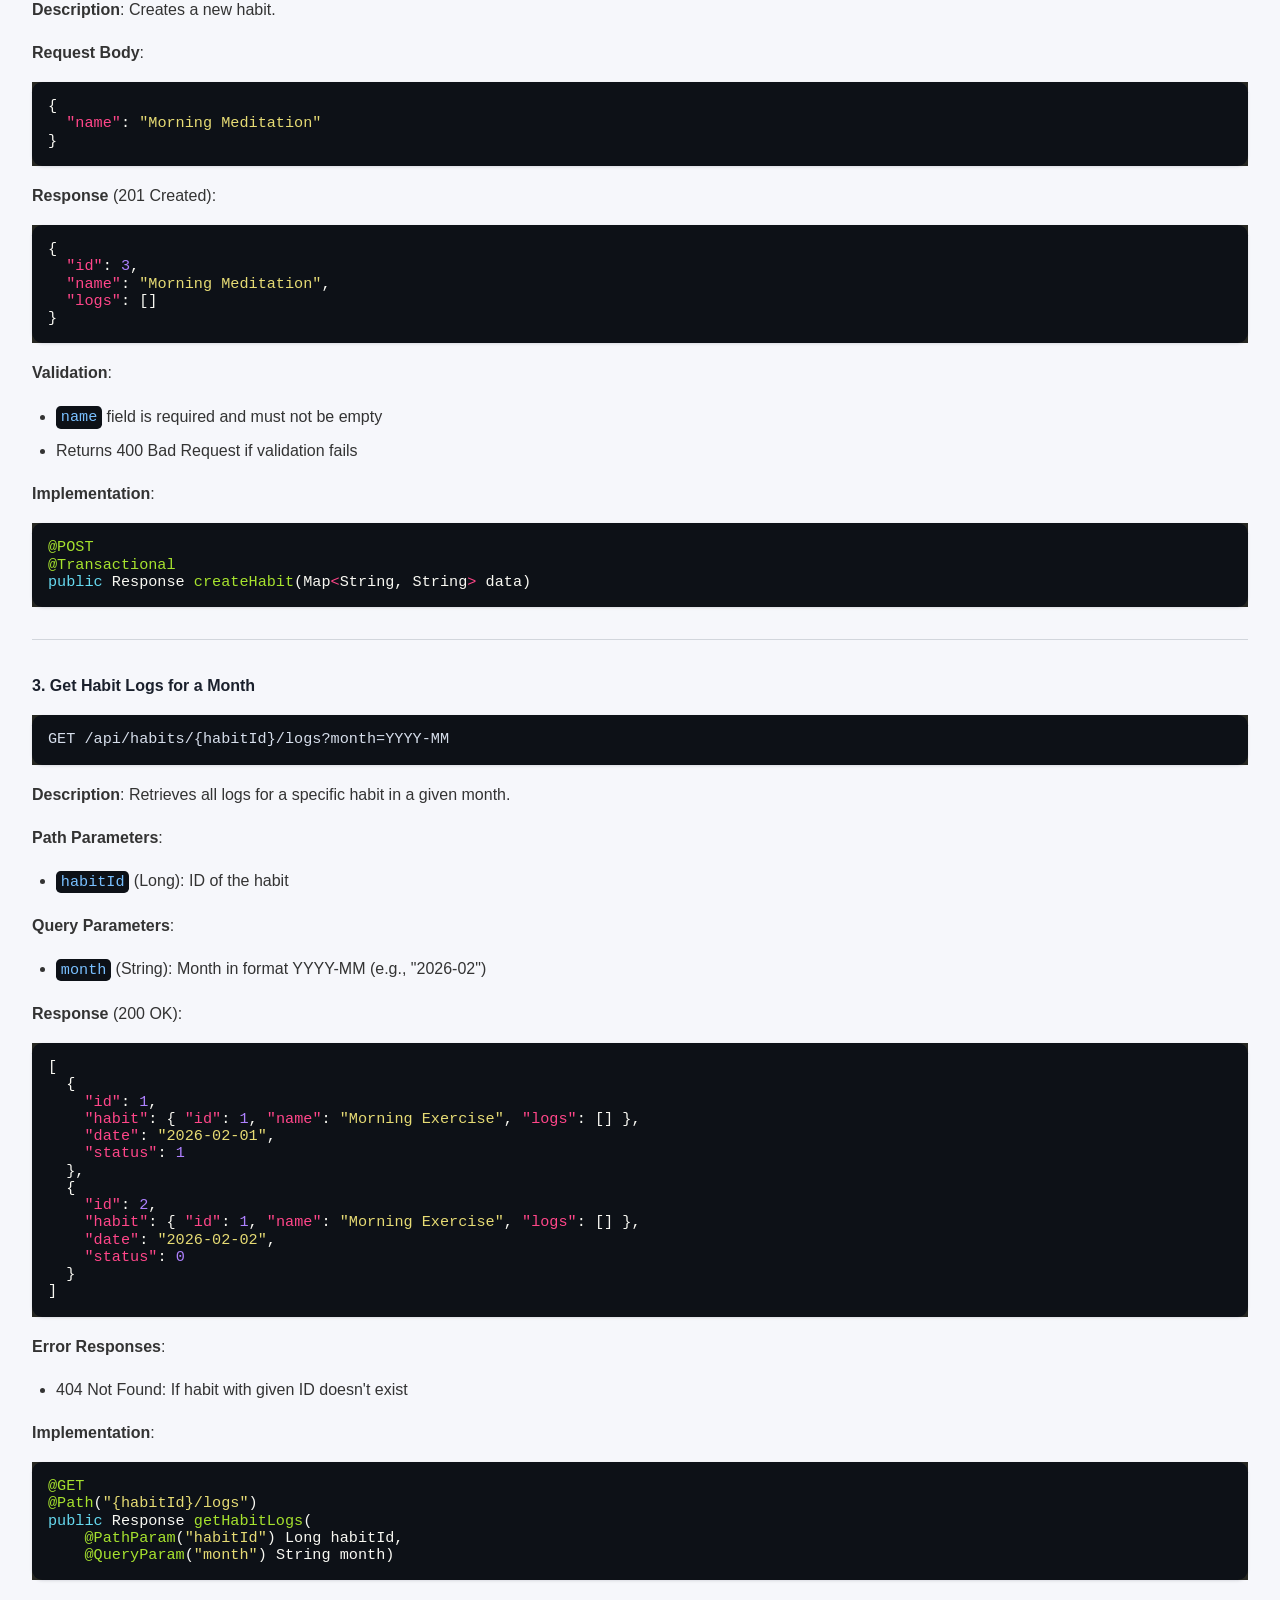
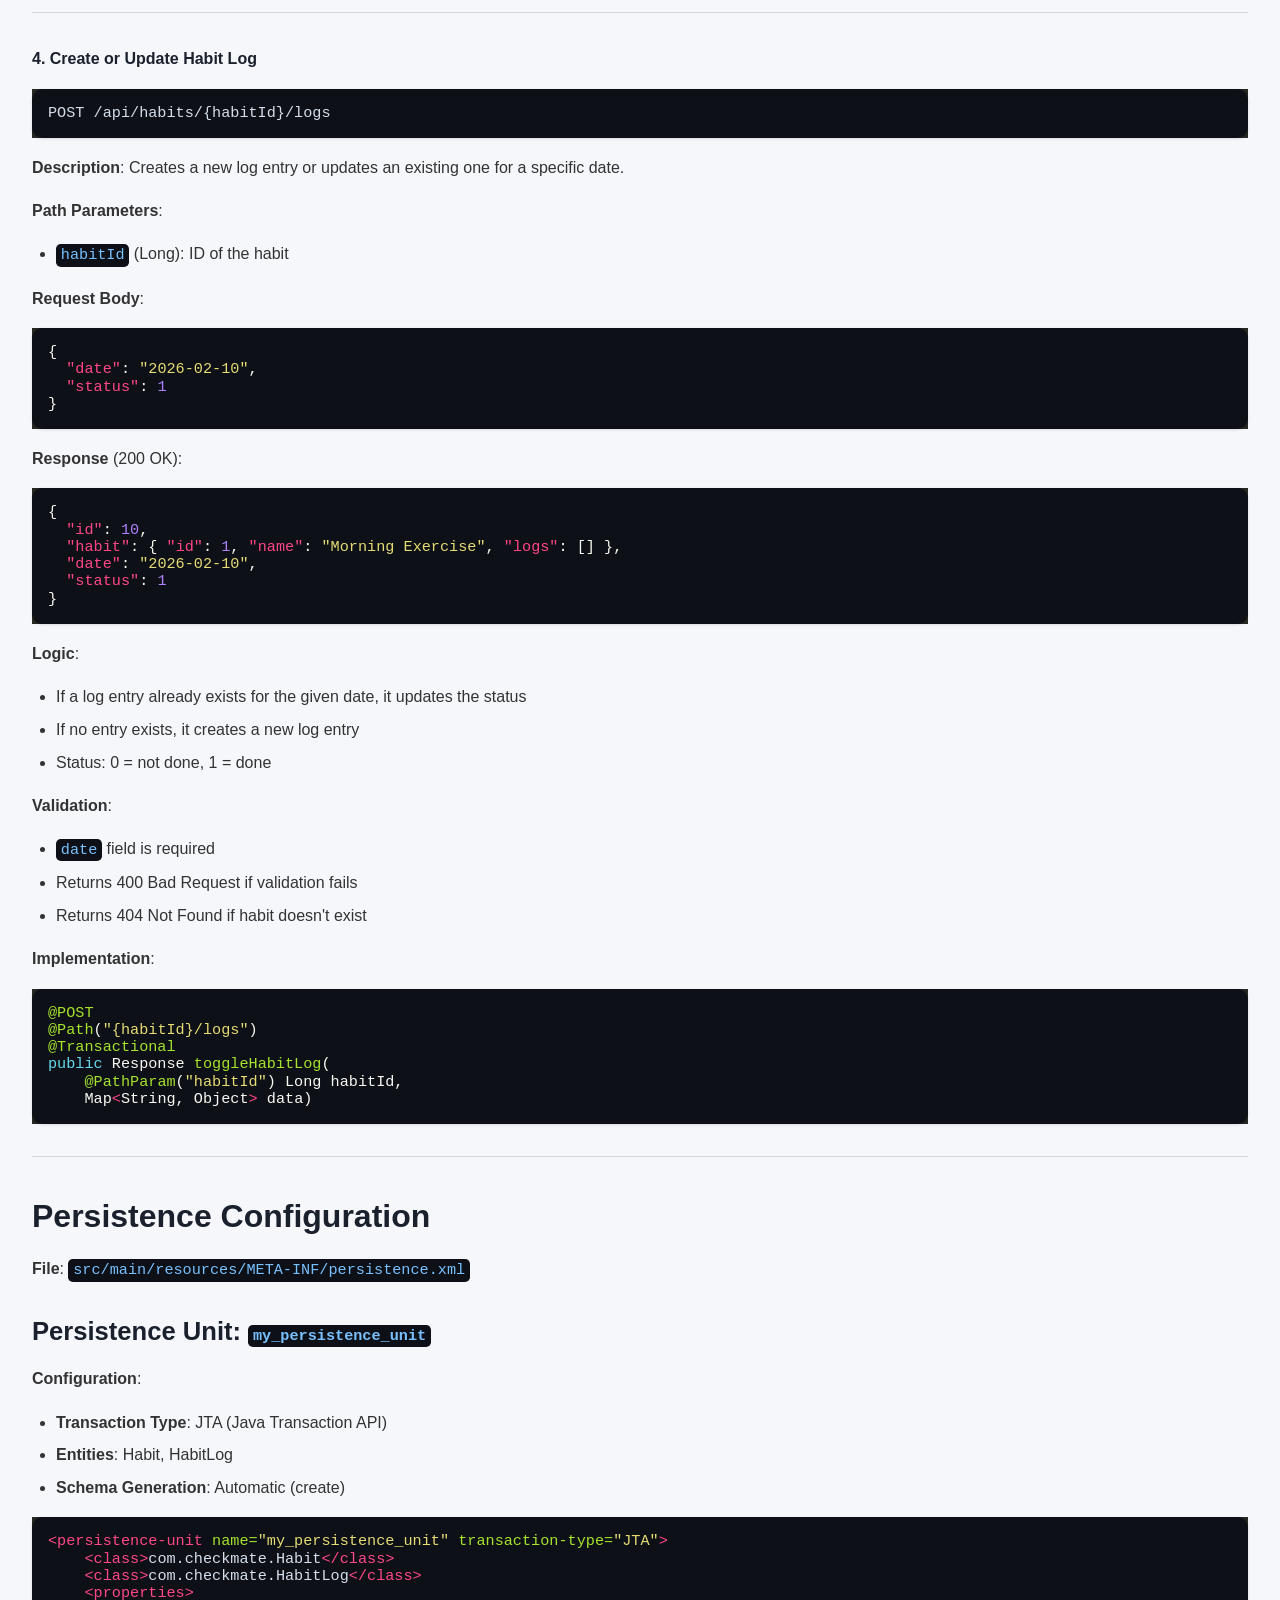
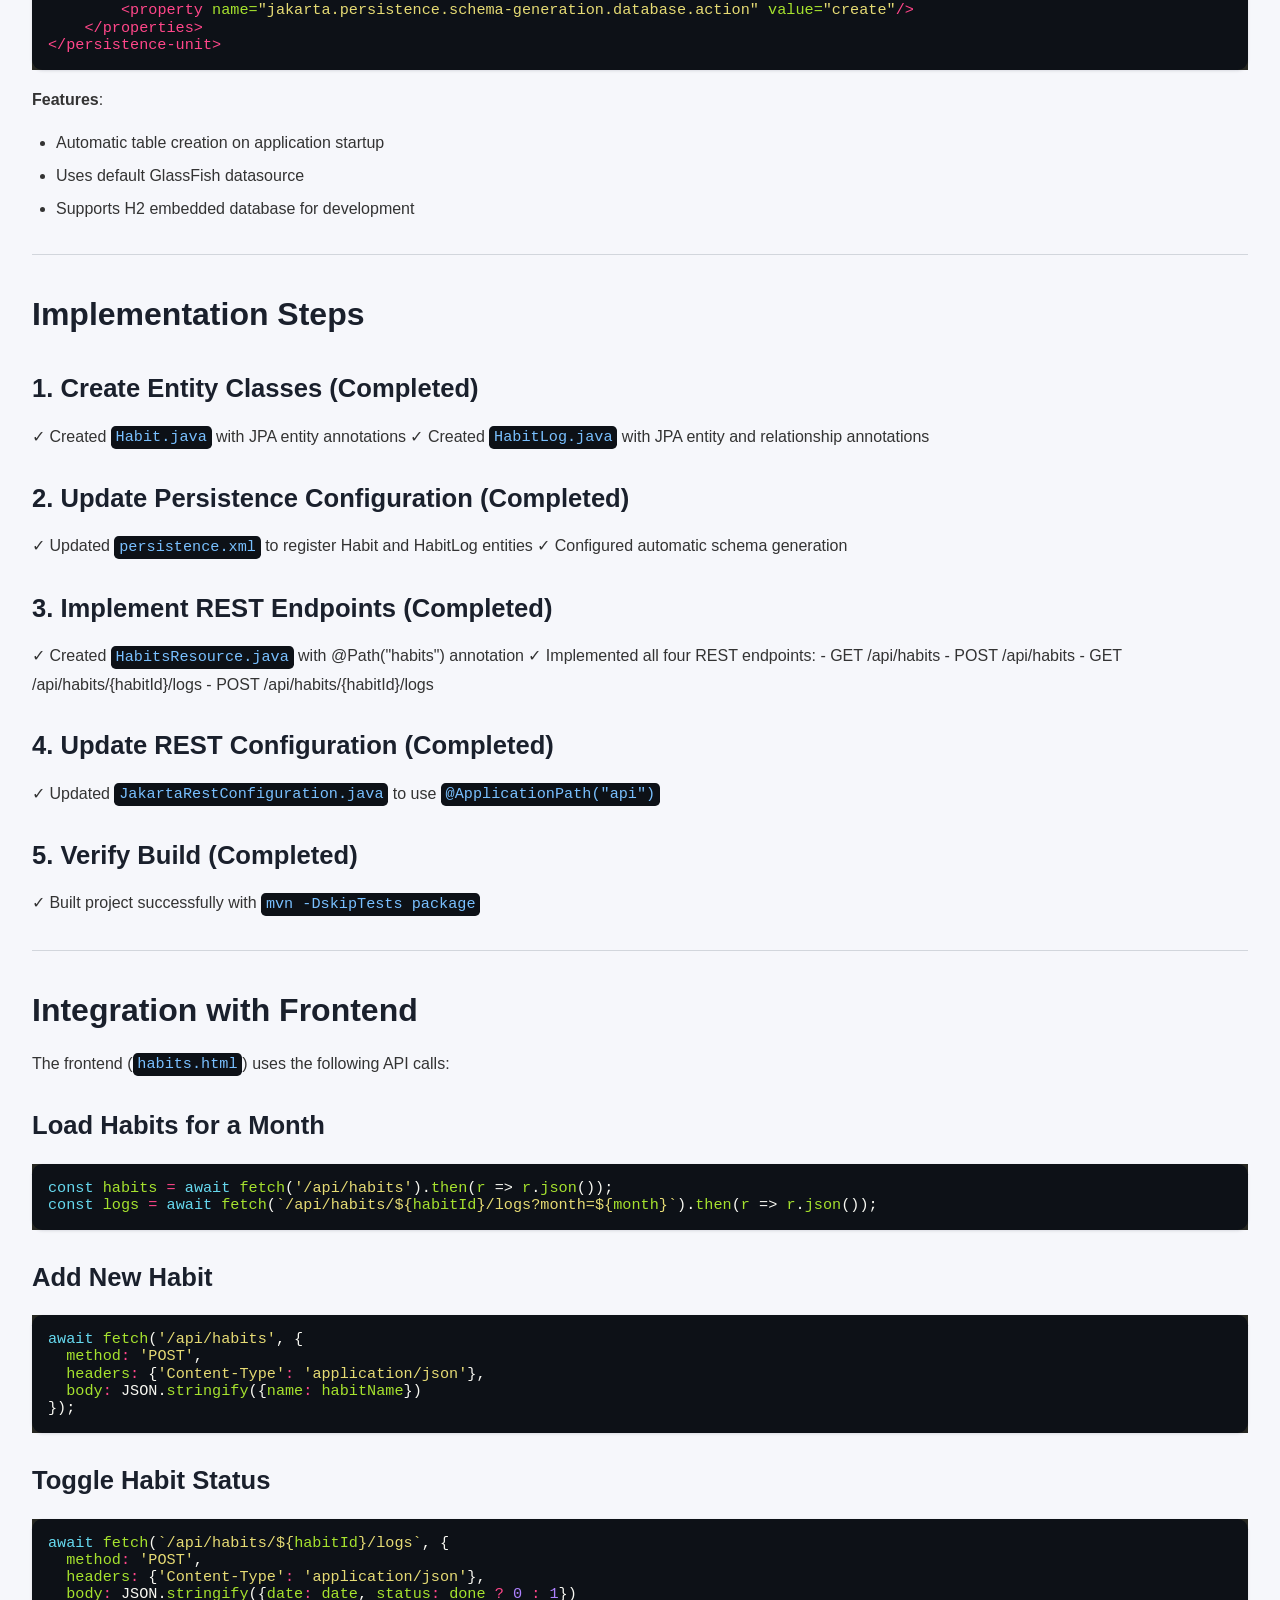
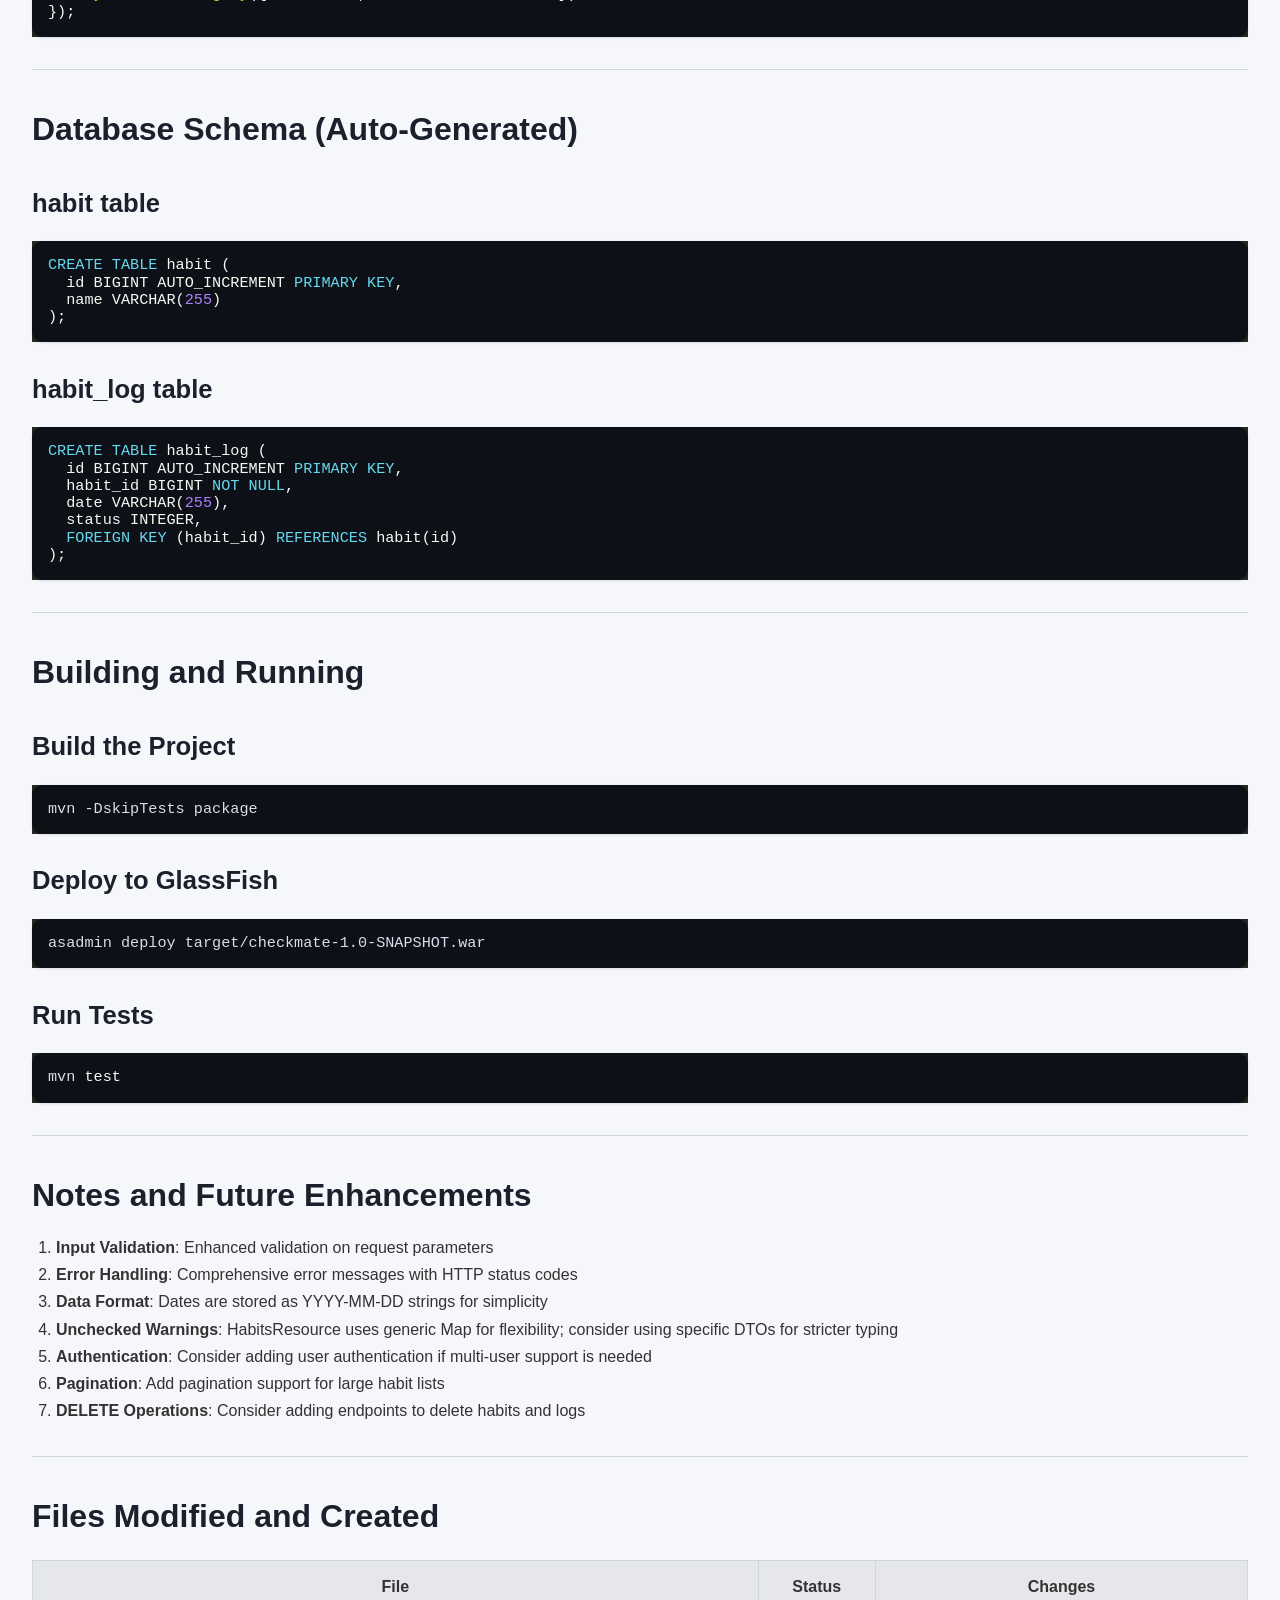
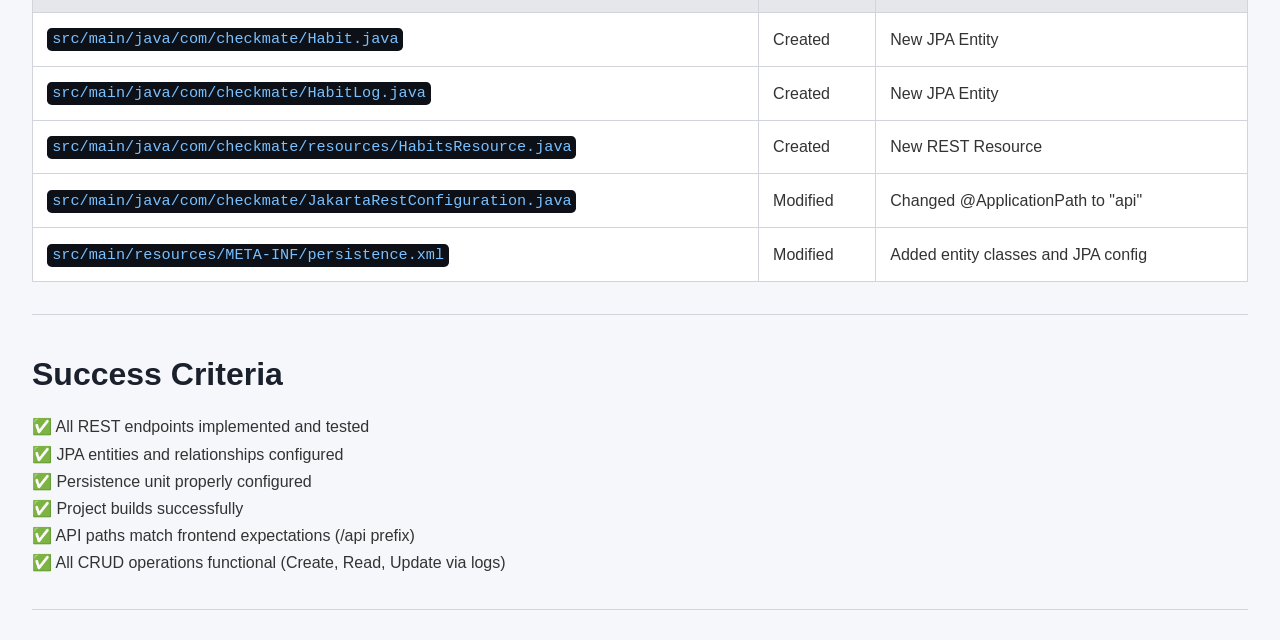
==== commit 8bf71c0b: "cohesive look between inline code" ====
--- a/BACKEND.html
+++ b/BACKEND.html
@@ -65,7 +65,8 @@
             background: #e5e7eb;
         }
         code {
-            background: #f3f4f6;
+            background: #0d1117;
+            color: #79c0ff;
             padding: 0.15rem 0.3rem;
             border-radius: 0.3rem;
             font-family: Consolas, 'Courier New', monospace;
@@ -99,64 +100,19 @@
             color: #d6deeb;
         }
         .codehilite .hll { background-color: #21262d }
-        .codehilite .c { color: #6a737d; font-style: italic }
+        .codehilite .c, .codehilite .cm, .codehilite .c1, .codehilite .cs { color: #6a737d; font-style: italic }
         .codehilite .err { color: #f97583; background-color: #fff0f1 }
-        .codehilite .k { color: #ff7b72 }
-        .codehilite .o { color: #79c0ff }
-        .codehilite .ch { color: #8b949e }
-        .codehilite .cm { color: #6a737d; font-style: italic }
-        .codehilite .cp { color: #8b949e }
-        .codehilite .c1 { color: #6a737d; font-style: italic }
-        .codehilite .cs { color: #6a737d; font-style: italic }
-        .codehilite .gd { color: #ff7b72 }
+        .codehilite .k, .codehilite .kc, .codehilite .kd, .codehilite .kn, .codehilite .kp, .codehilite .kr, .codehilite .gd, .codehilite .ne, .codehilite .se, .codehilite .si { color: #ff7b72 }
+        .codehilite .o, .codehilite .nb, .codehilite .nl, .codehilite .nf, .codehilite .nt, .codehilite .nv, .codehilite .ow, .codehilite .bp, .codehilite .vc, .codehilite .vg, .codehilite .vi, .codehilite .sr { color: #79c0ff }
+        .codehilite .ch, .codehilite .cp, .codehilite .go, .codehilite .gp, .codehilite .gu, .codehilite .ni { color: #8b949e }
         .codehilite .ge { font-style: italic }
         .codehilite .gi { color: #56d364 }
-        .codehilite .go { color: #8b949e }
-        .codehilite .gp { color: #8b949e }
         .codehilite .gs { font-weight: bold }
-        .codehilite .gu { color: #8b949e }
-        .codehilite .kc { color: #ff7b72 }
-        .codehilite .kd { color: #ff7b72 }
-        .codehilite .kn { color: #ff7b72 }
-        .codehilite .kp { color: #ff7b72 }
-        .codehilite .kr { color: #ff7b72 }
-        .codehilite .kt { color: #f2cc8f }
-        .codehilite .m { color: #f2cc8f }
-        .codehilite .s { color: #a5d6ff }
+        .codehilite .kt, .codehilite .m, .codehilite .no, .codehilite .mf, .codehilite .mh, .codehilite .mi, .codehilite .mo, .codehilite .il { color: #f2cc8f }
+        .codehilite .s, .codehilite .sb, .codehilite .sc, .codehilite .sd, .codehilite .s2, .codehilite .sh, .codehilite .sx, .codehilite .s1, .codehilite .ss { color: #a5d6ff }
+        .codehilite .nc, .codehilite .nd, .codehilite .nn { color: #7ee787 }
         .codehilite .na { color: #ffab70 }
-        .codehilite .nb { color: #79c0ff }
-        .codehilite .nc { color: #7ee787 }
-        .codehilite .no { color: #f2cc8f }
-        .codehilite .nd { color: #7ee787 }
-        .codehilite .ni { color: #8b949e }
-        .codehilite .ne { color: #ff7b72 }
-        .codehilite .nf { color: #79c0ff }
-        .codehilite .nl { color: #79c0ff }
-        .codehilite .nn { color: #7ee787 }
-        .codehilite .nt { color: #79c0ff }
-        .codehilite .nv { color: #79c0ff }
-        .codehilite .ow { color: #79c0ff }
         .codehilite .w { color: #c9d1d9 }
-        .codehilite .mf { color: #f2cc8f }
-        .codehilite .mh { color: #f2cc8f }
-        .codehilite .mi { color: #f2cc8f }
-        .codehilite .mo { color: #f2cc8f }
-        .codehilite .sb { color: #a5d6ff }
-        .codehilite .sc { color: #a5d6ff }
-        .codehilite .sd { color: #a5d6ff }
-        .codehilite .s2 { color: #a5d6ff }
-        .codehilite .se { color: #ff7b72 }
-        .codehilite .sh { color: #a5d6ff }
-        .codehilite .si { color: #ff7b72 }
-        .codehilite .sx { color: #a5d6ff }
-        .codehilite .sr { color: #79c0ff }
-        .codehilite .s1 { color: #a5d6ff }
-        .codehilite .ss { color: #a5d6ff }
-        .codehilite .bp { color: #79c0ff }
-        .codehilite .vc { color: #79c0ff }
-        .codehilite .vg { color: #79c0ff }
-        .codehilite .vi { color: #79c0ff }
-        .codehilite .il { color: #f2cc8f }
     </style>
 </head>
 <body>
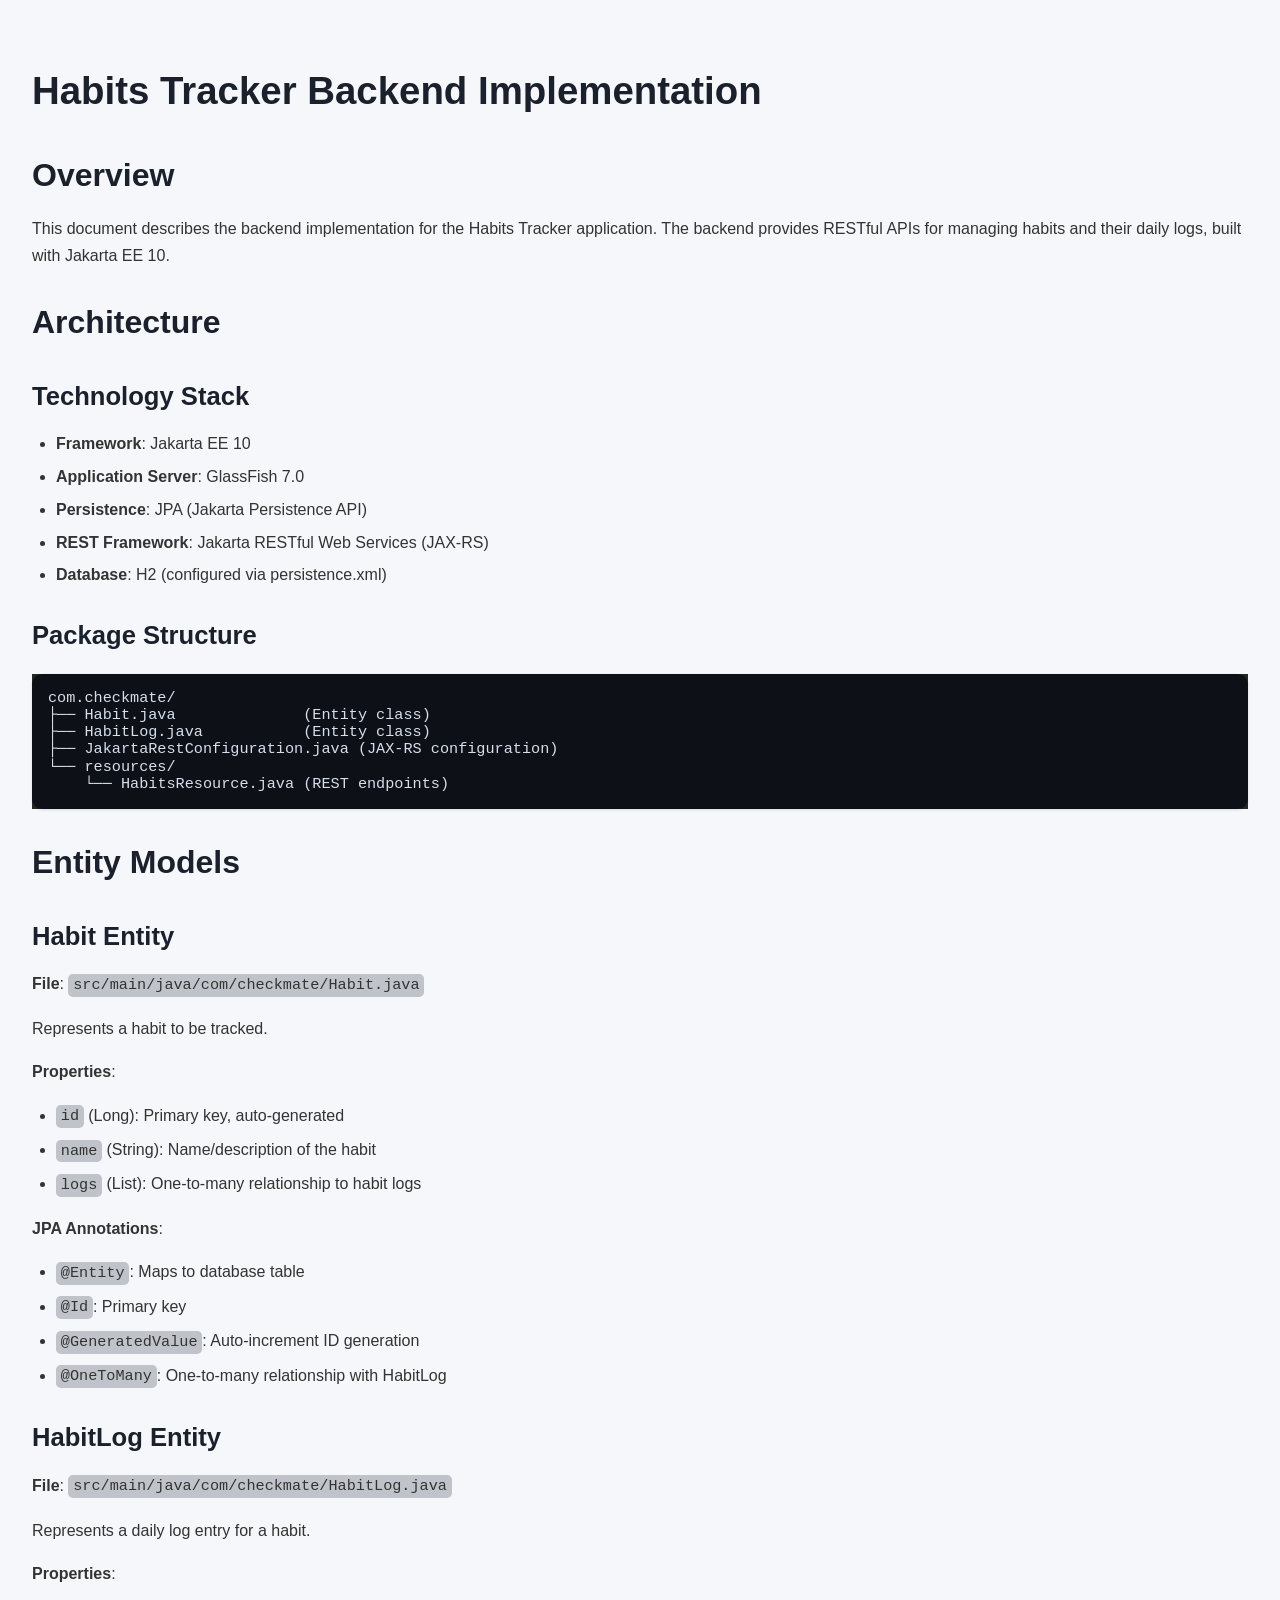
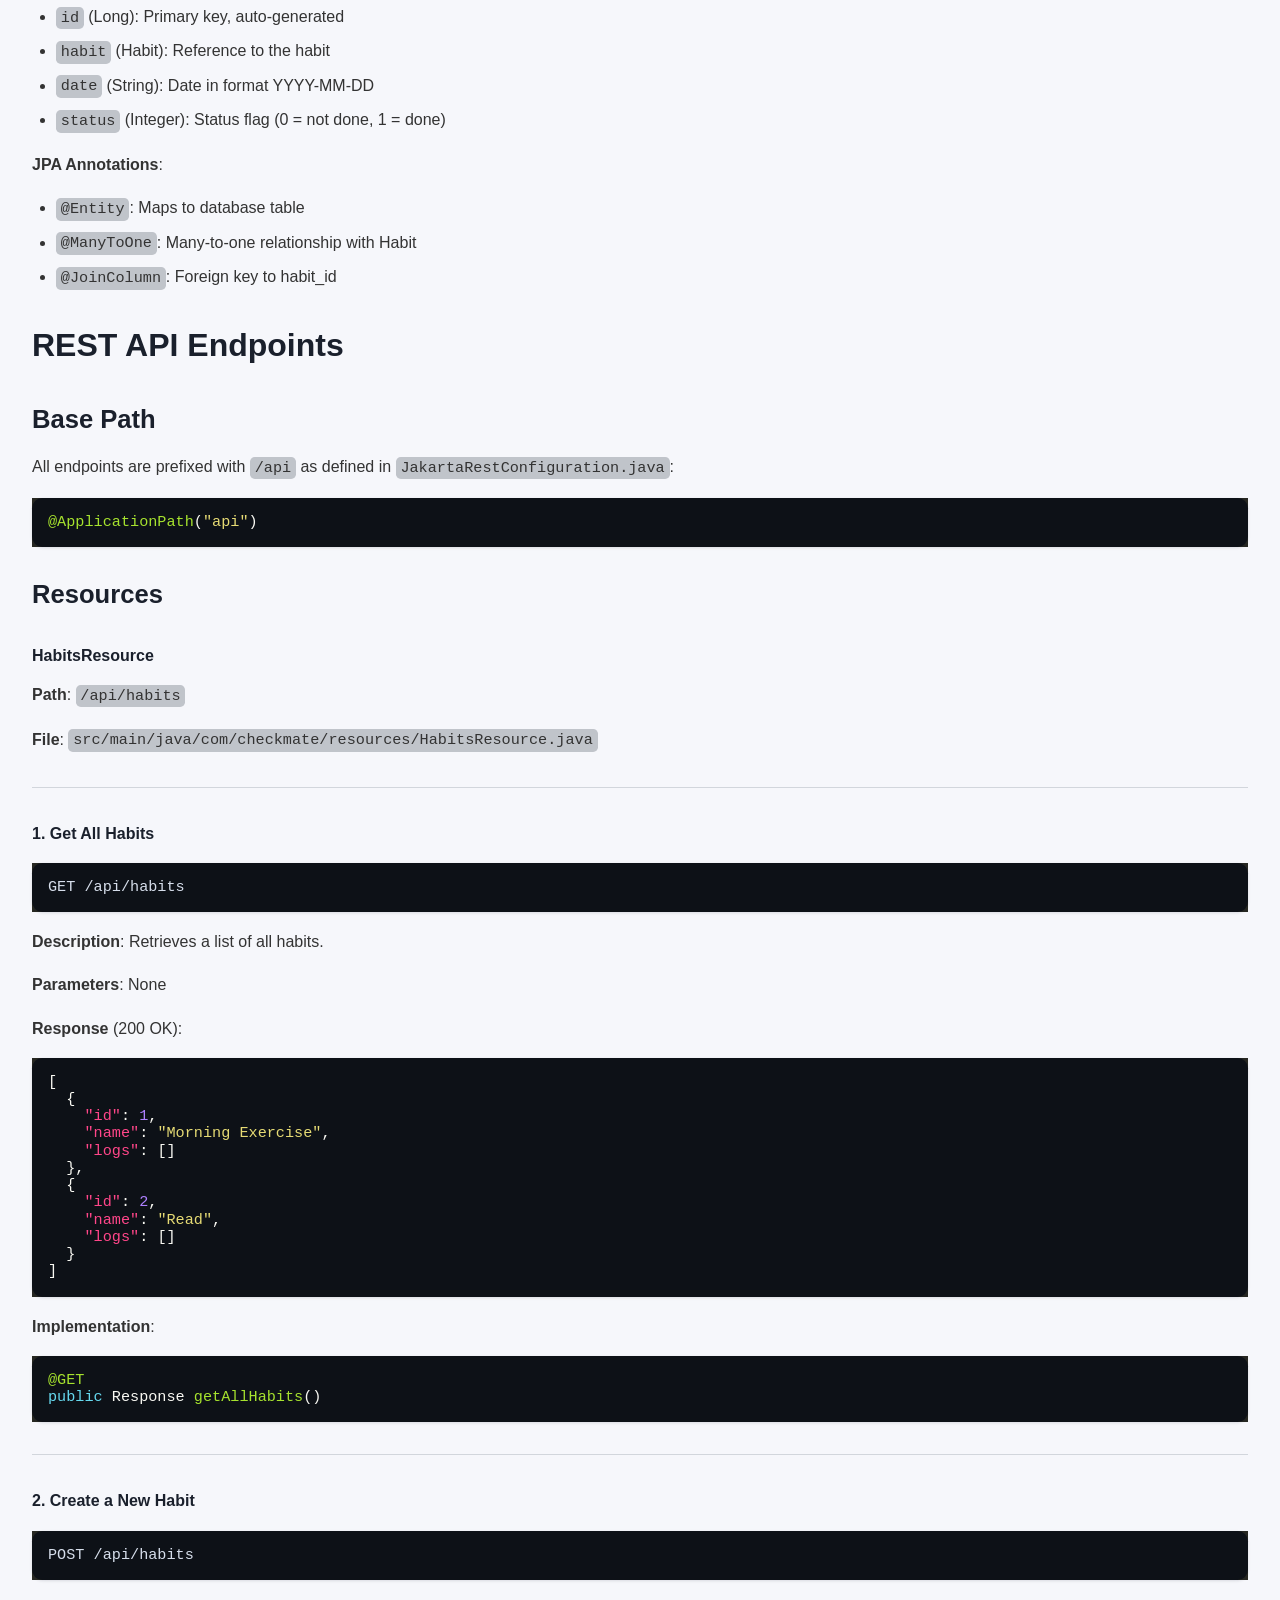
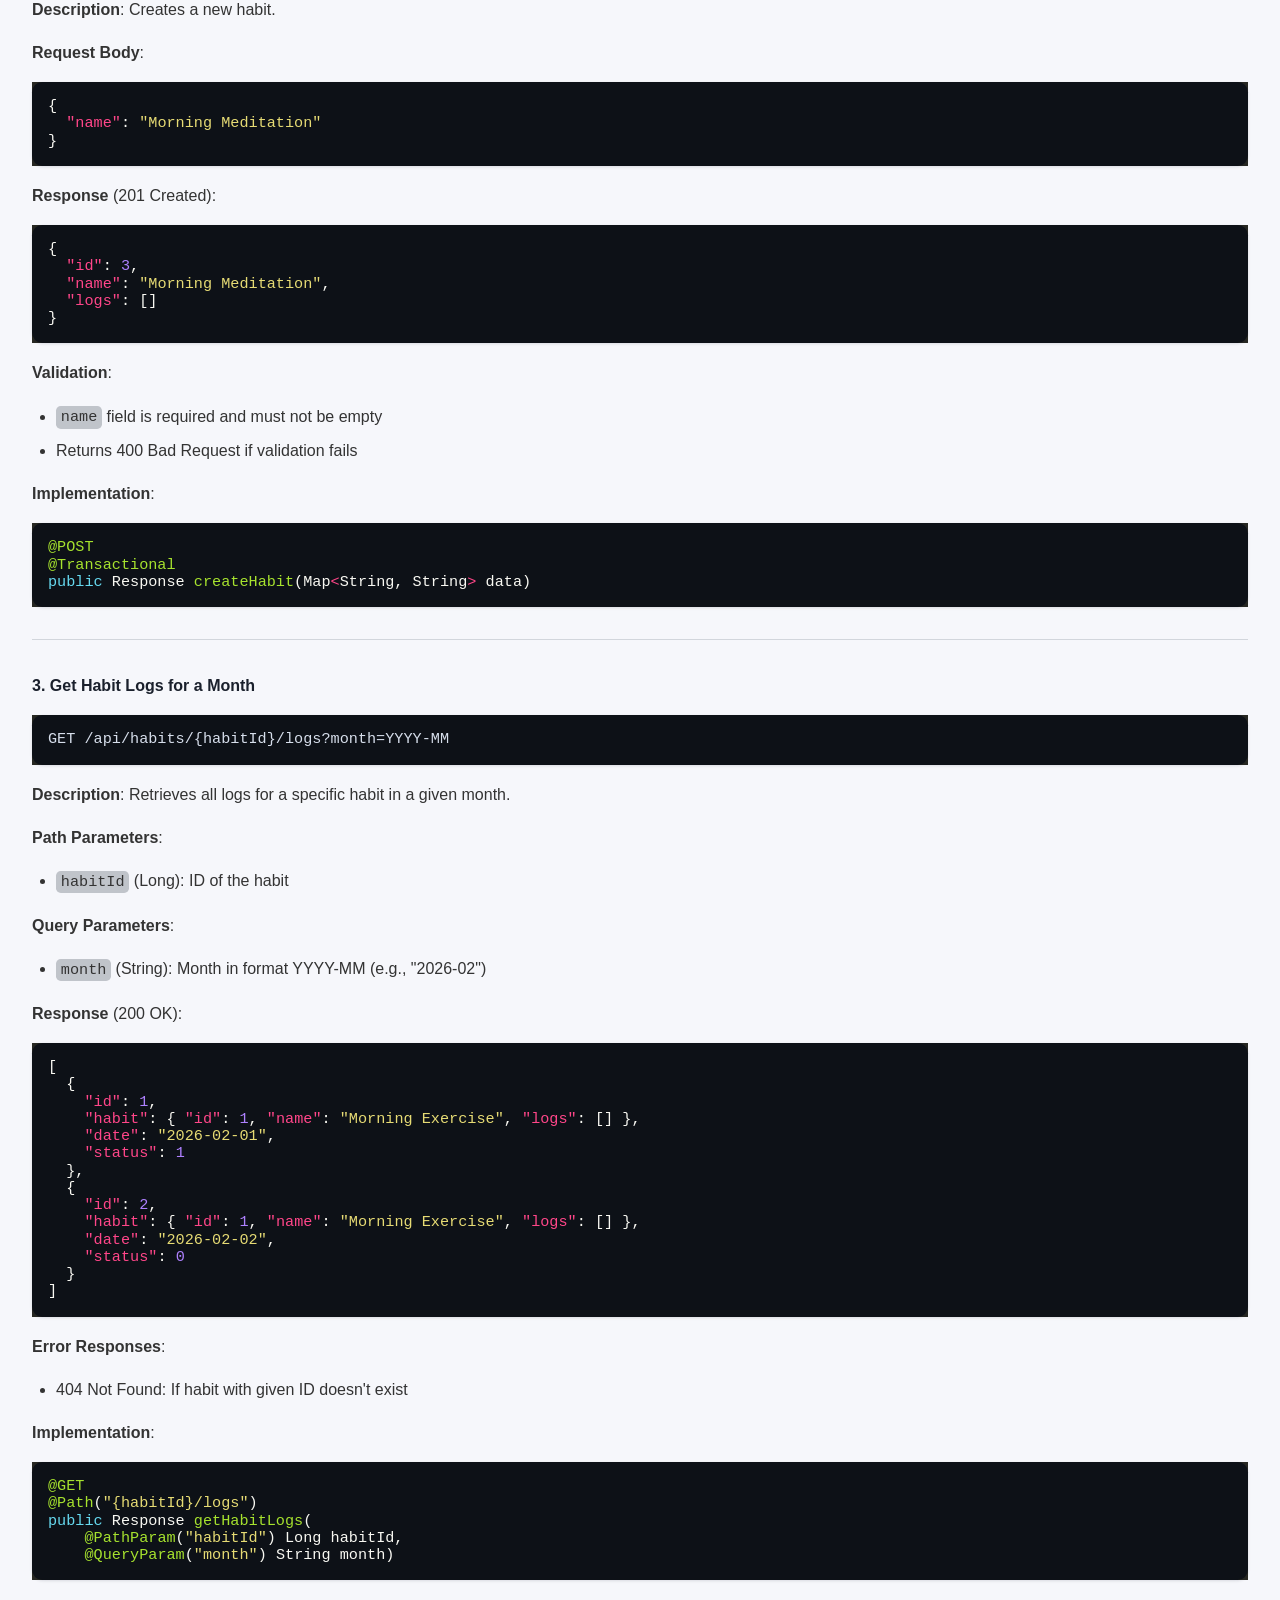
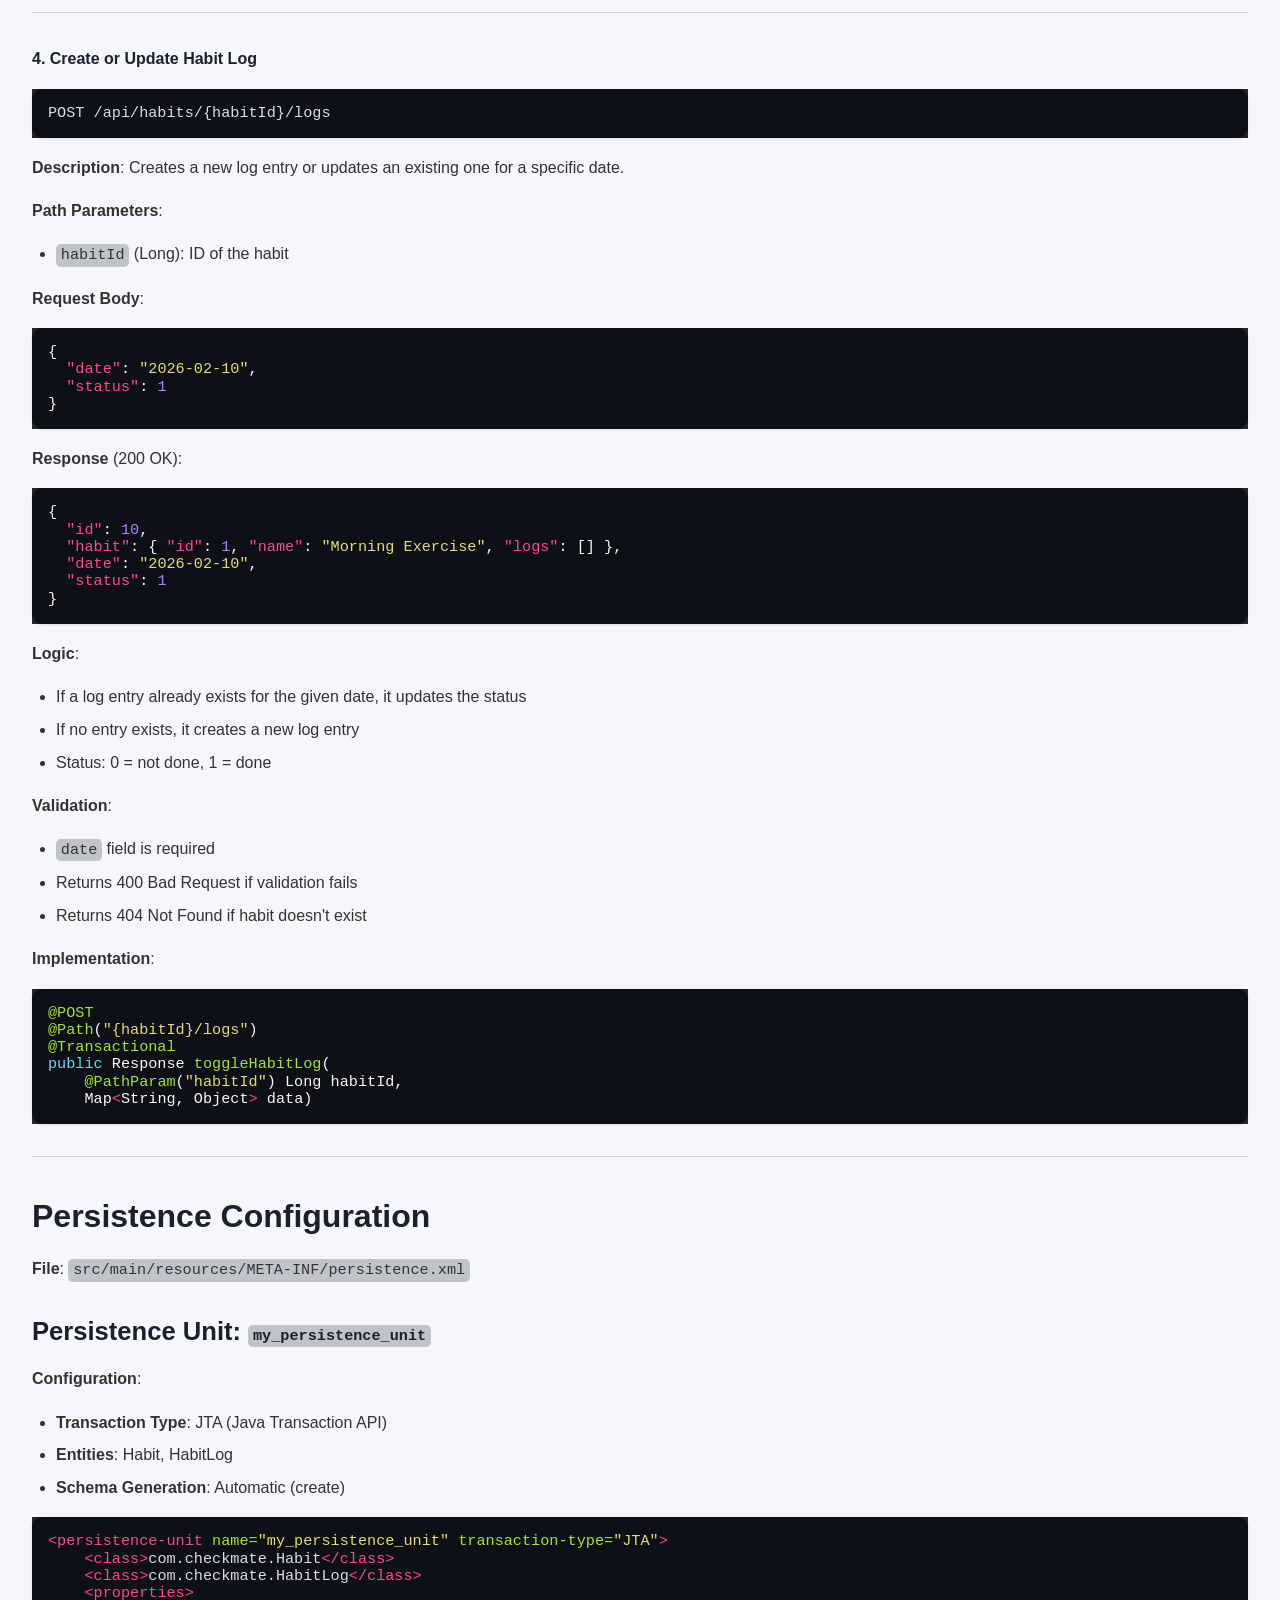
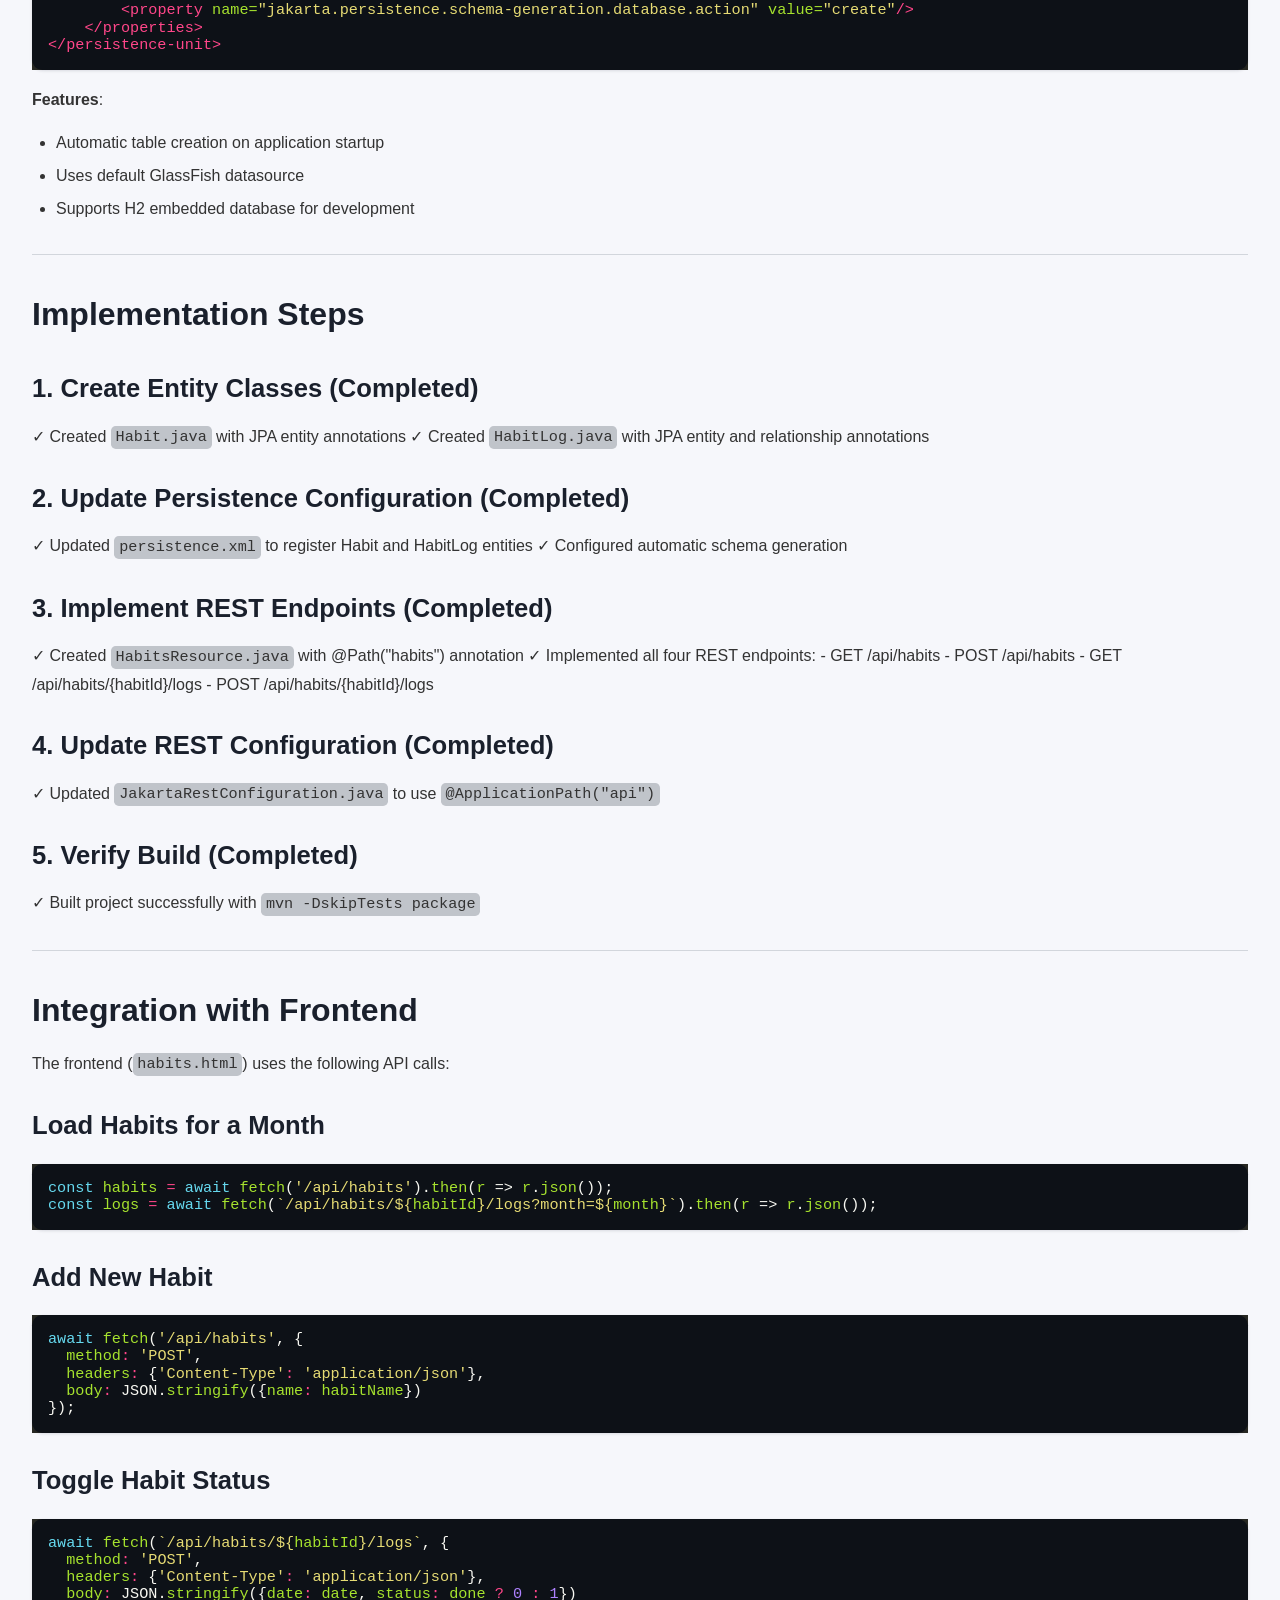
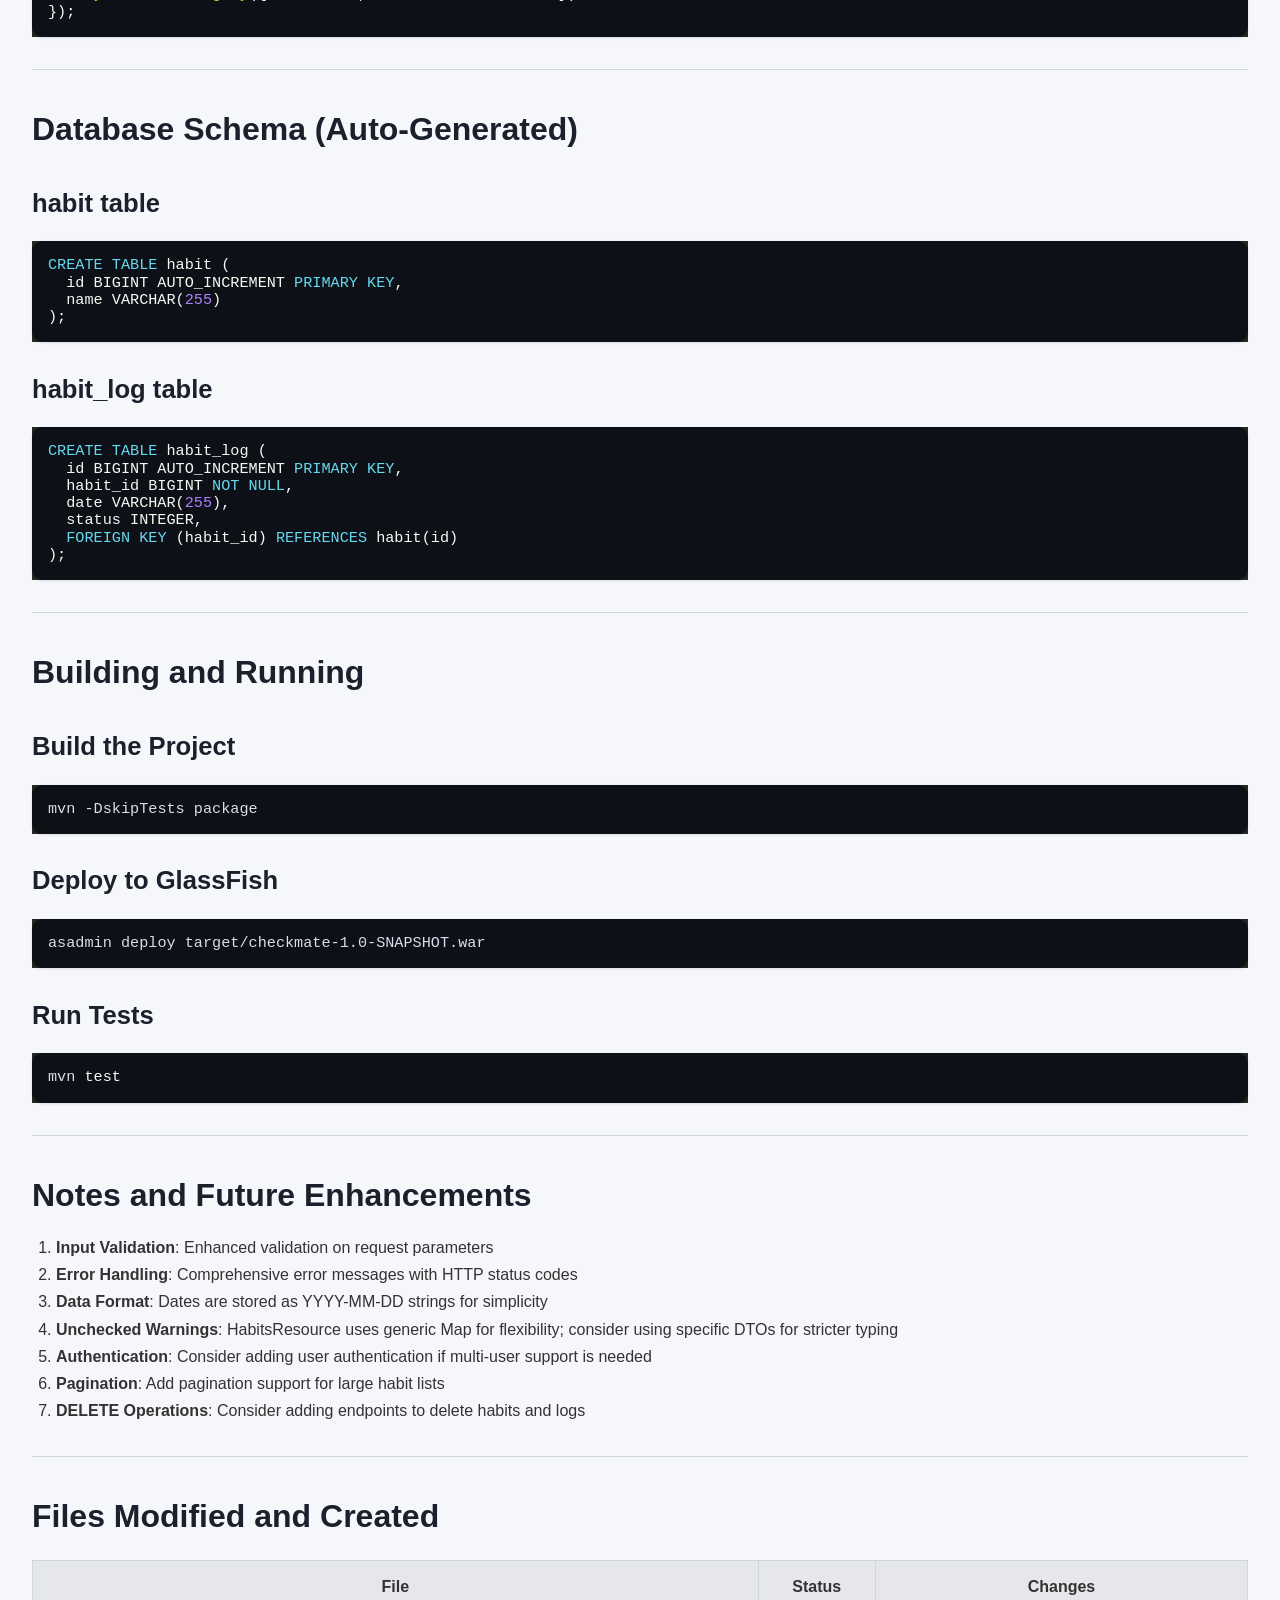
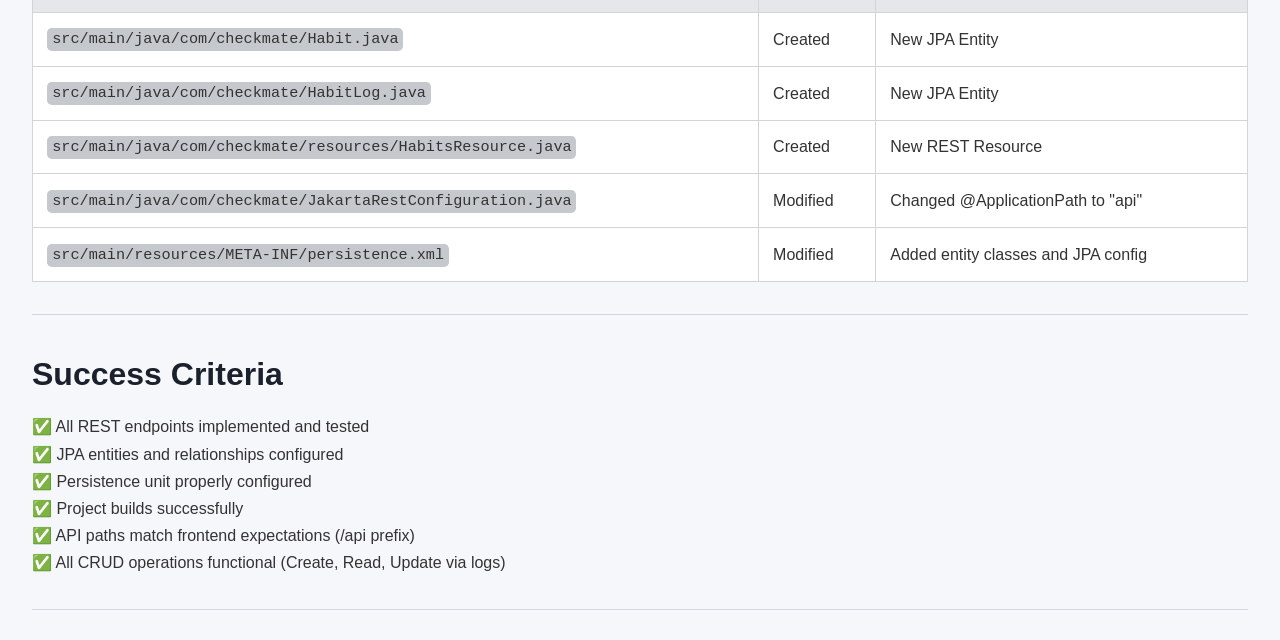
==== commit f18dbe5e: "best view for inline texts" ====
--- a/BACKEND.html
+++ b/BACKEND.html
@@ -65,12 +65,12 @@
             background: #e5e7eb;
         }
         code {
-            background: #0d1117;
-            color: #79c0ff;
+            background-color: rgba(110, 118, 129, 0.4);
             padding: 0.15rem 0.3rem;
             border-radius: 0.3rem;
             font-family: Consolas, 'Courier New', monospace;
             font-size: 0.95rem;
+            
         }
         del {
             text-decoration: line-through;
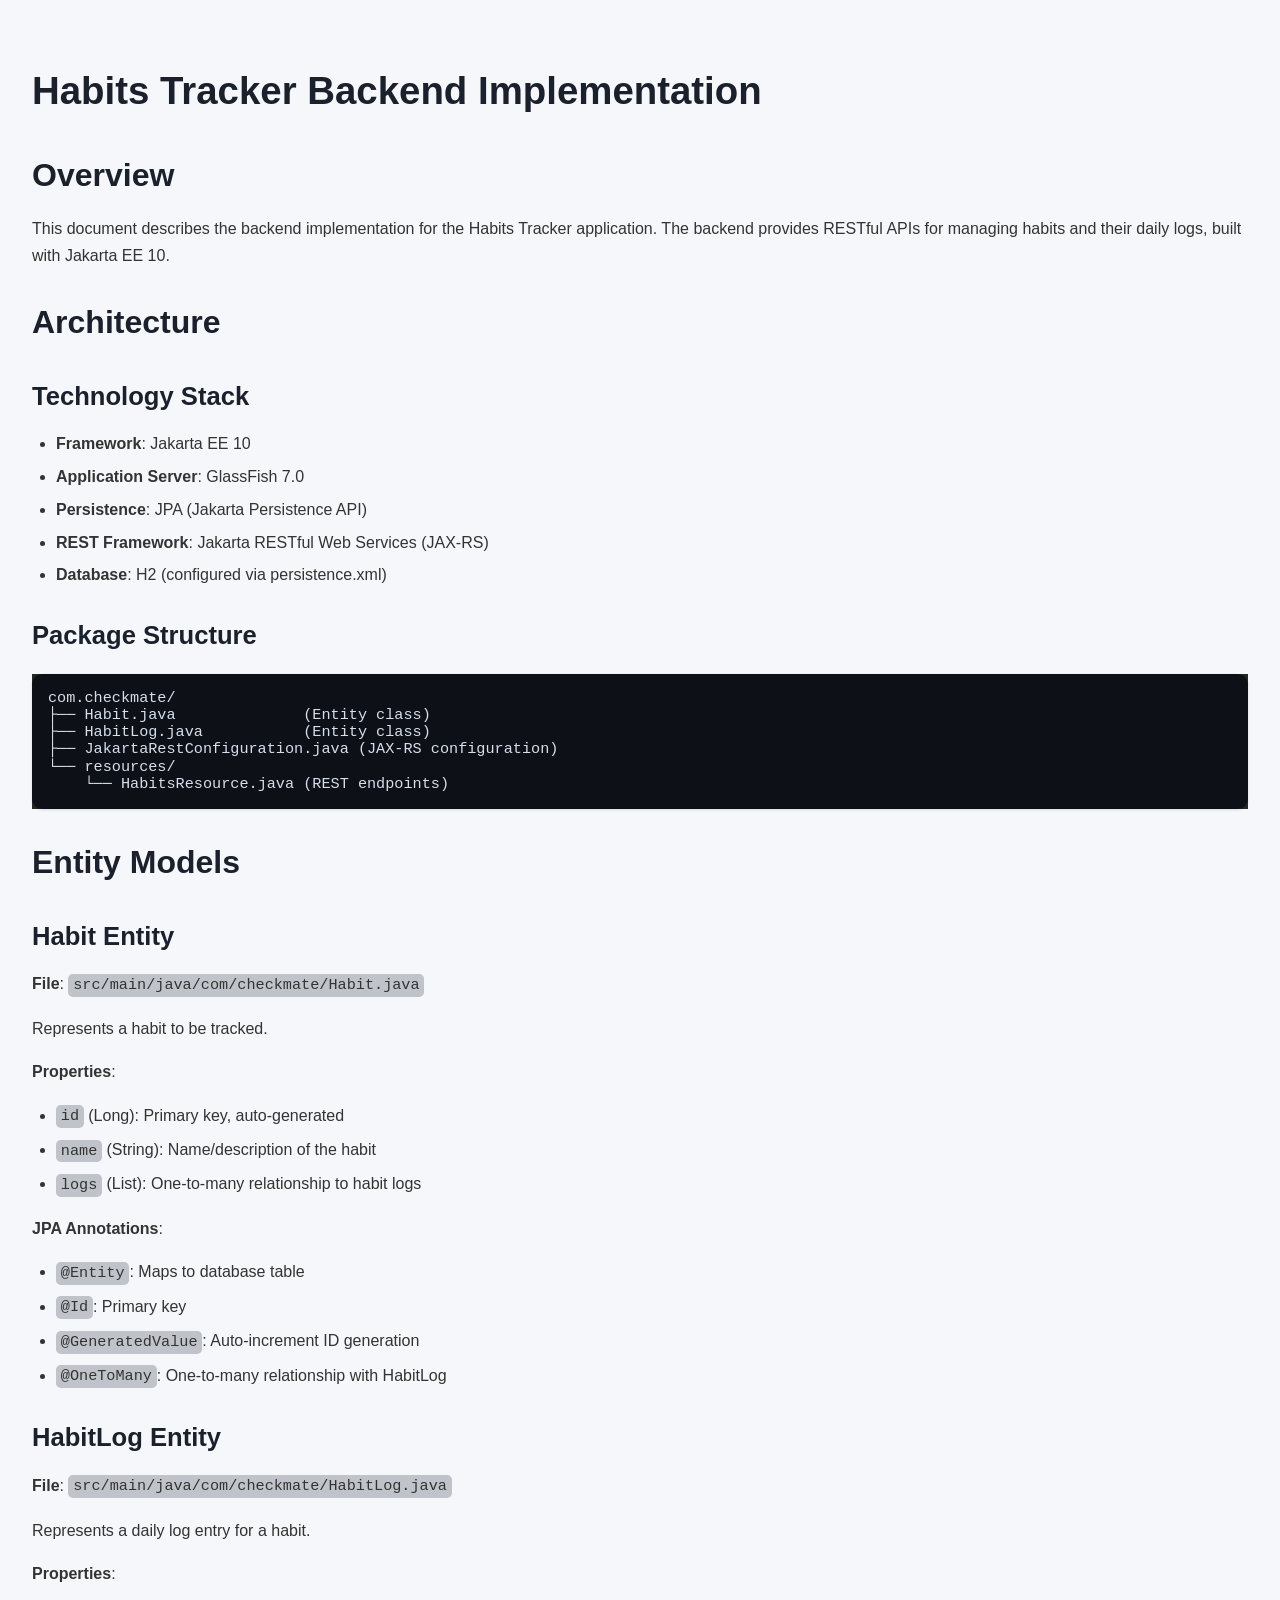
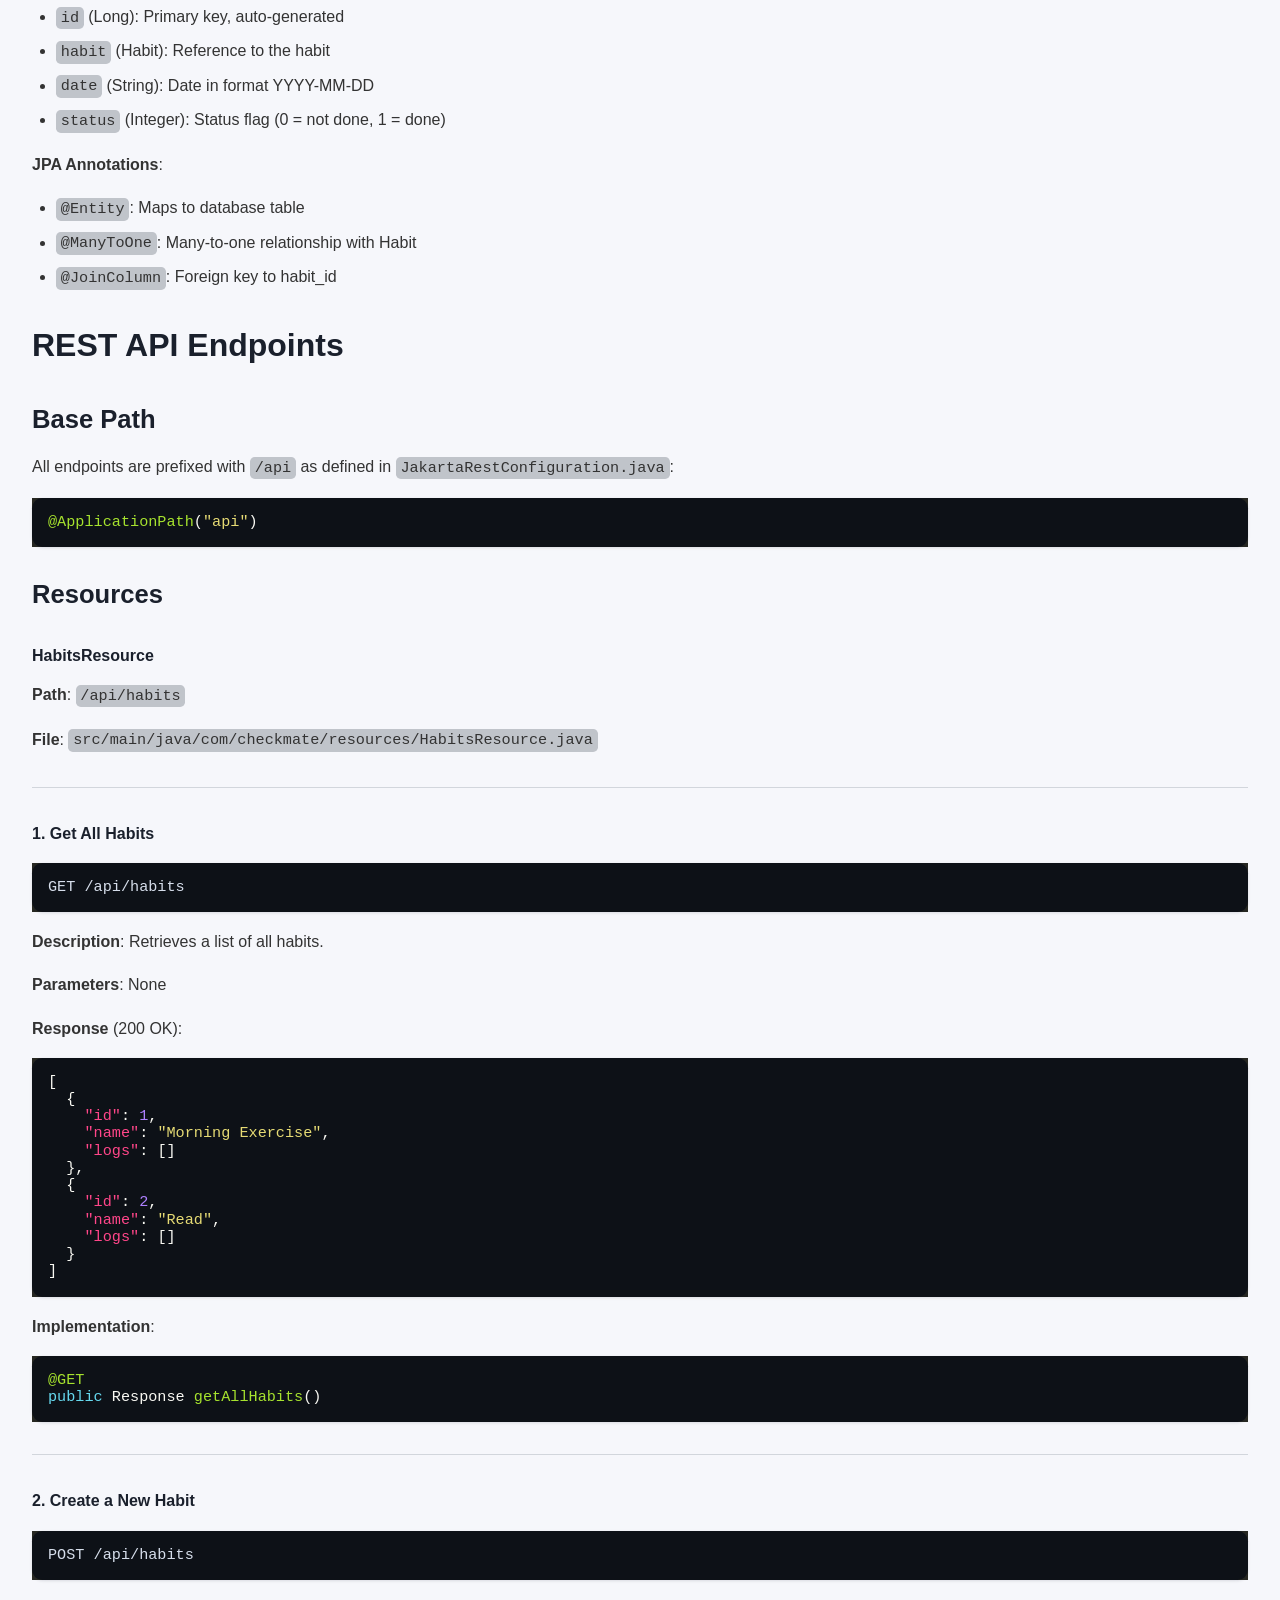
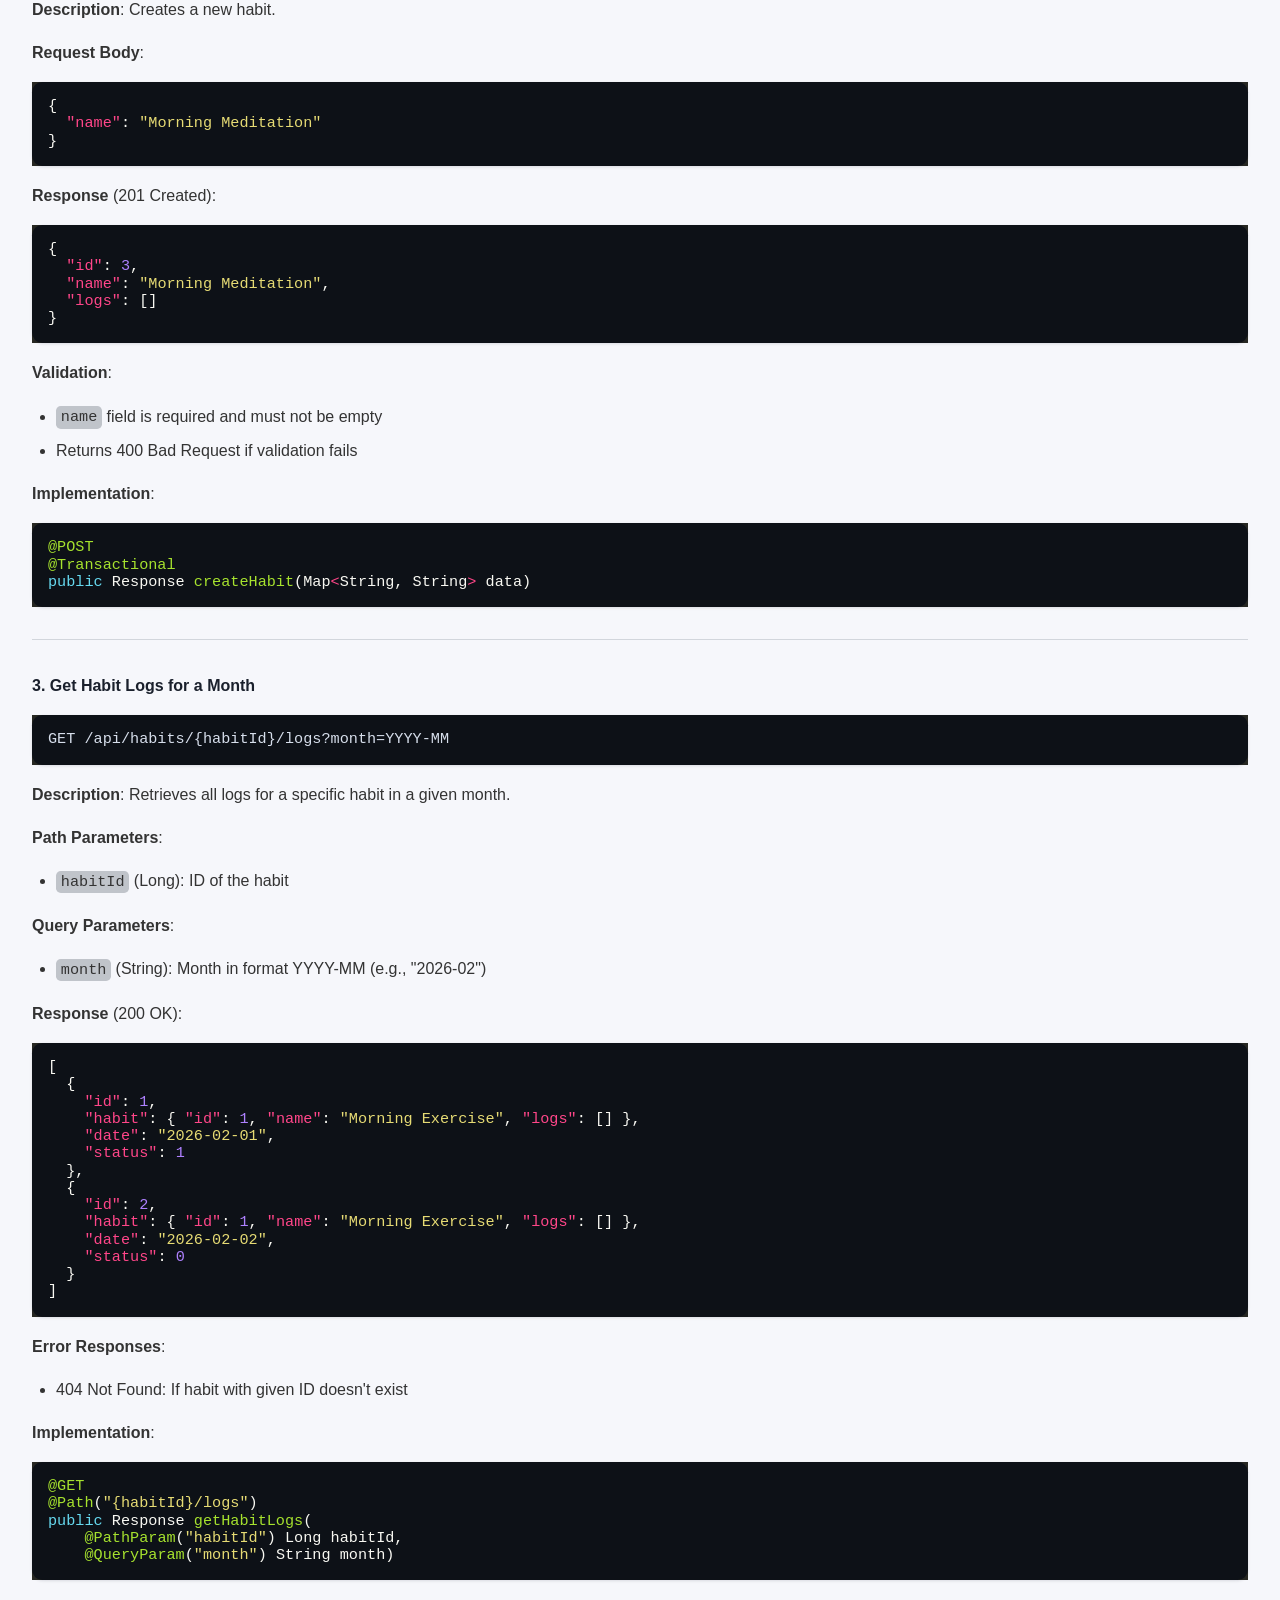
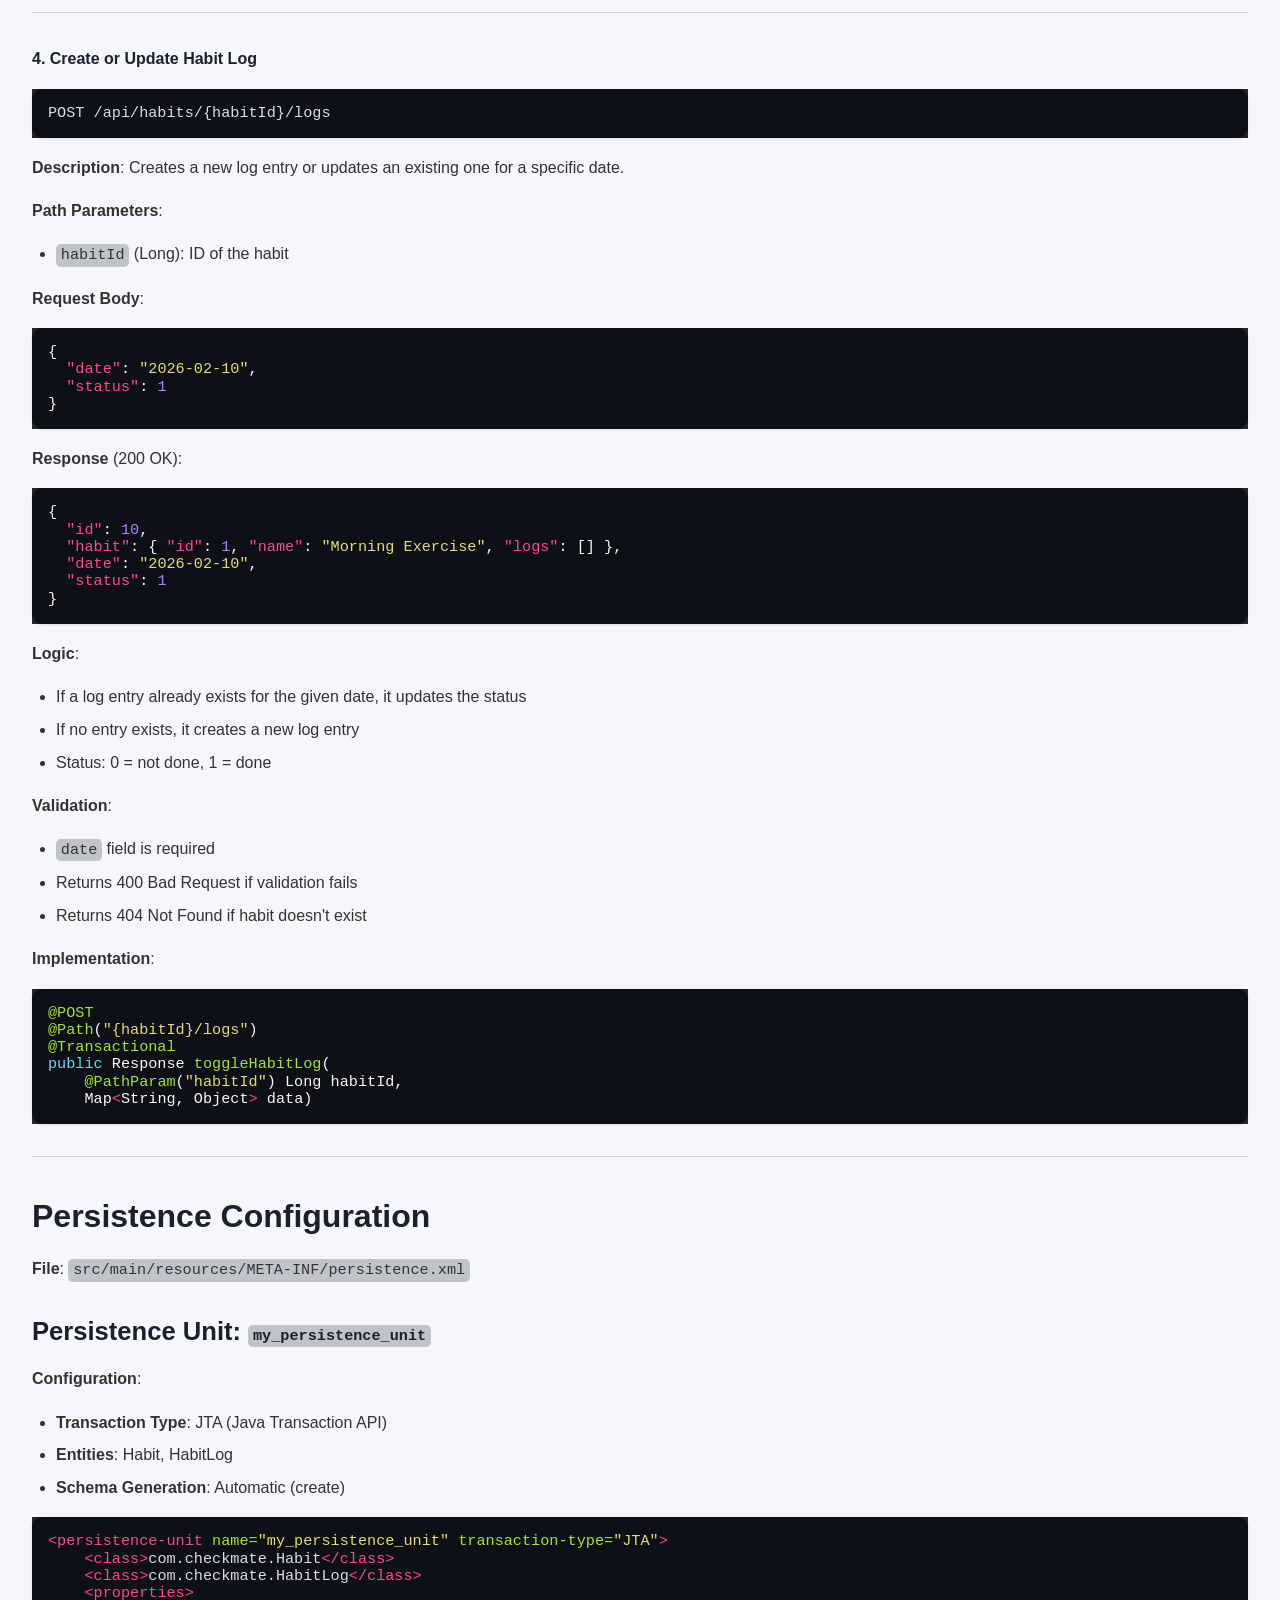
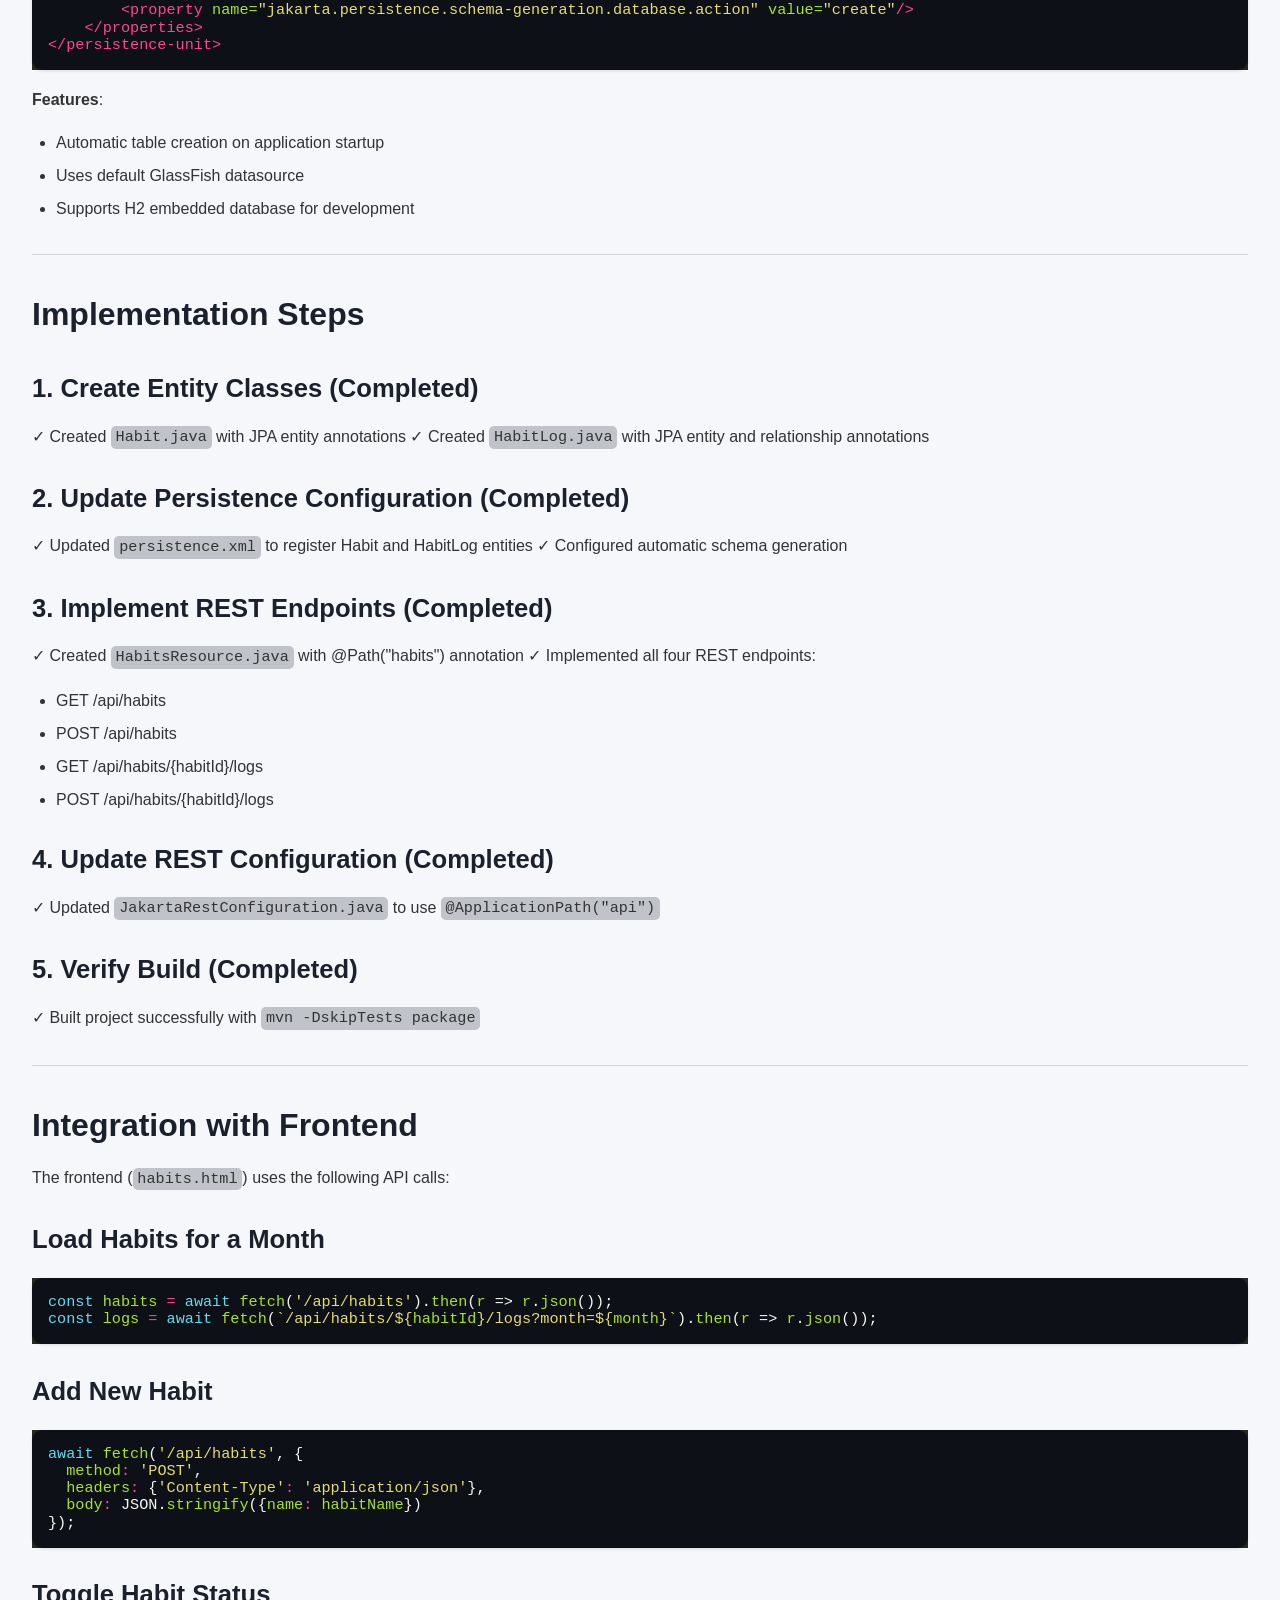
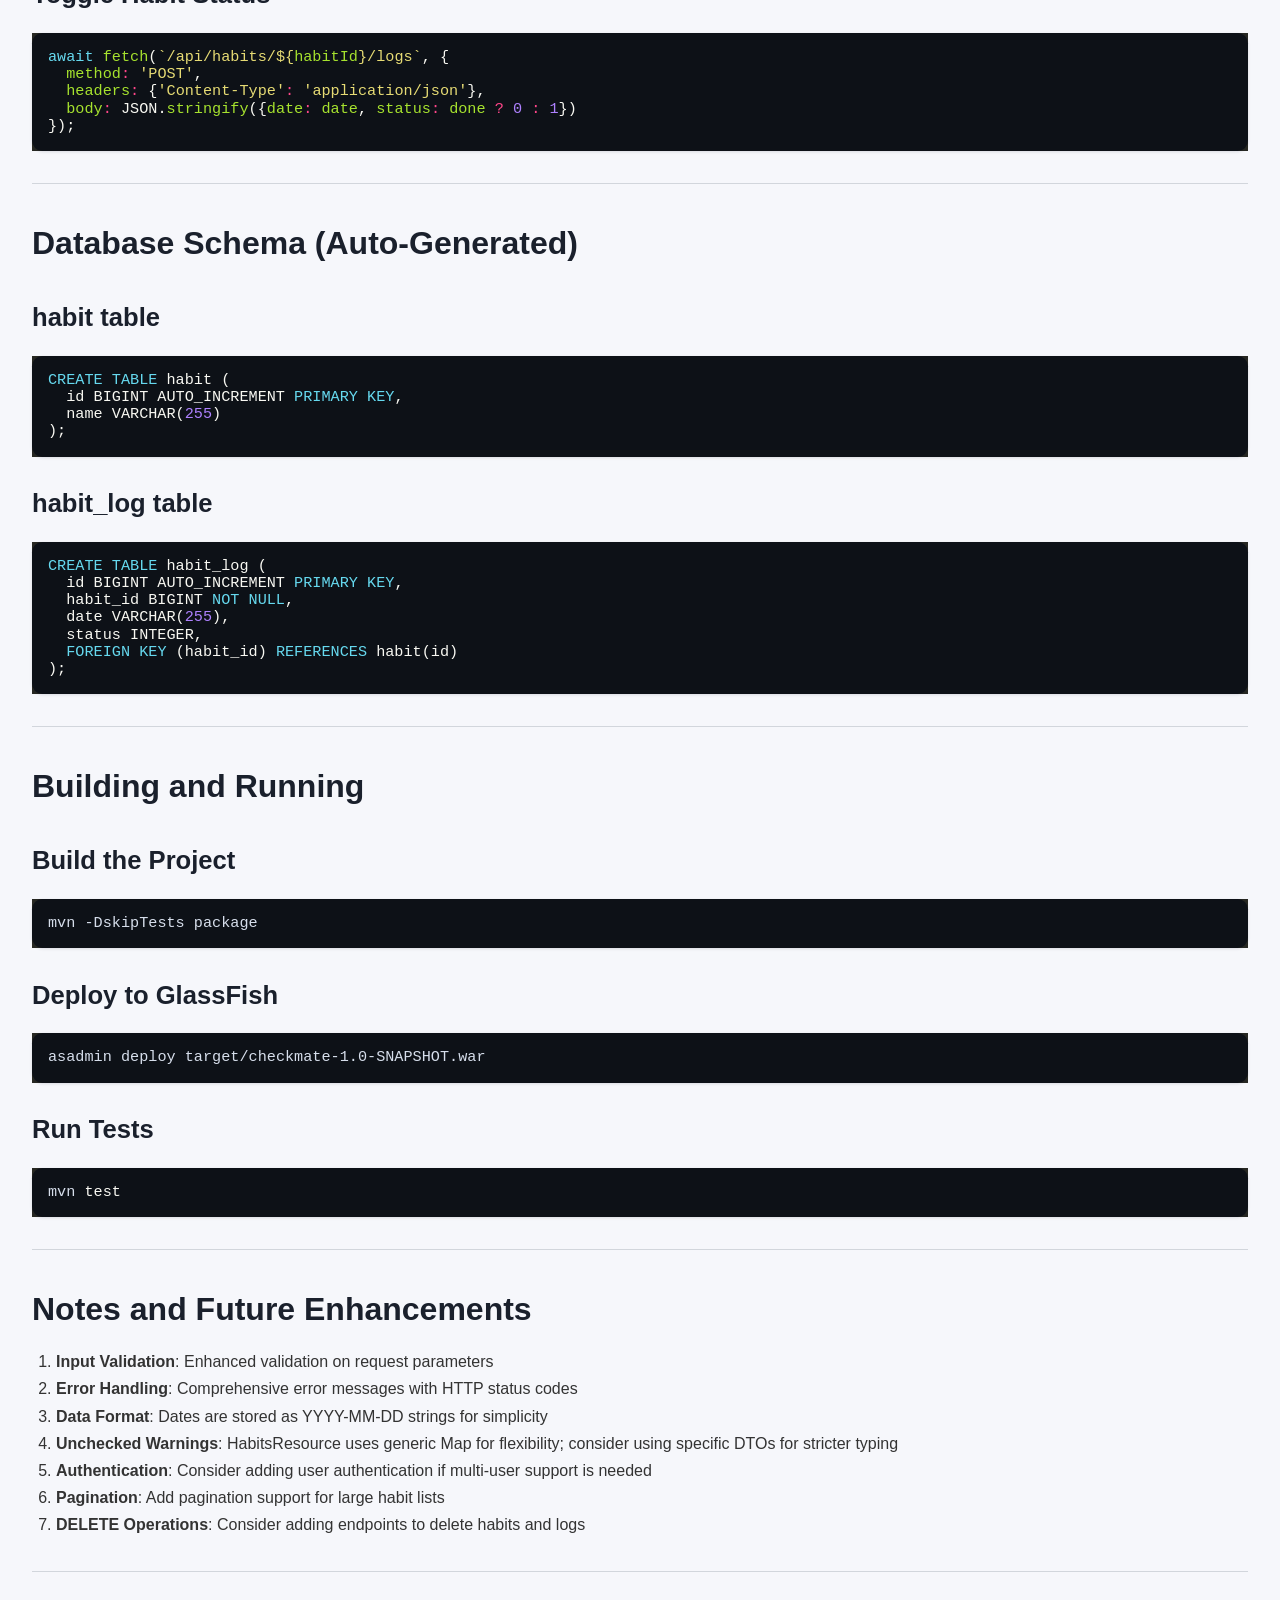
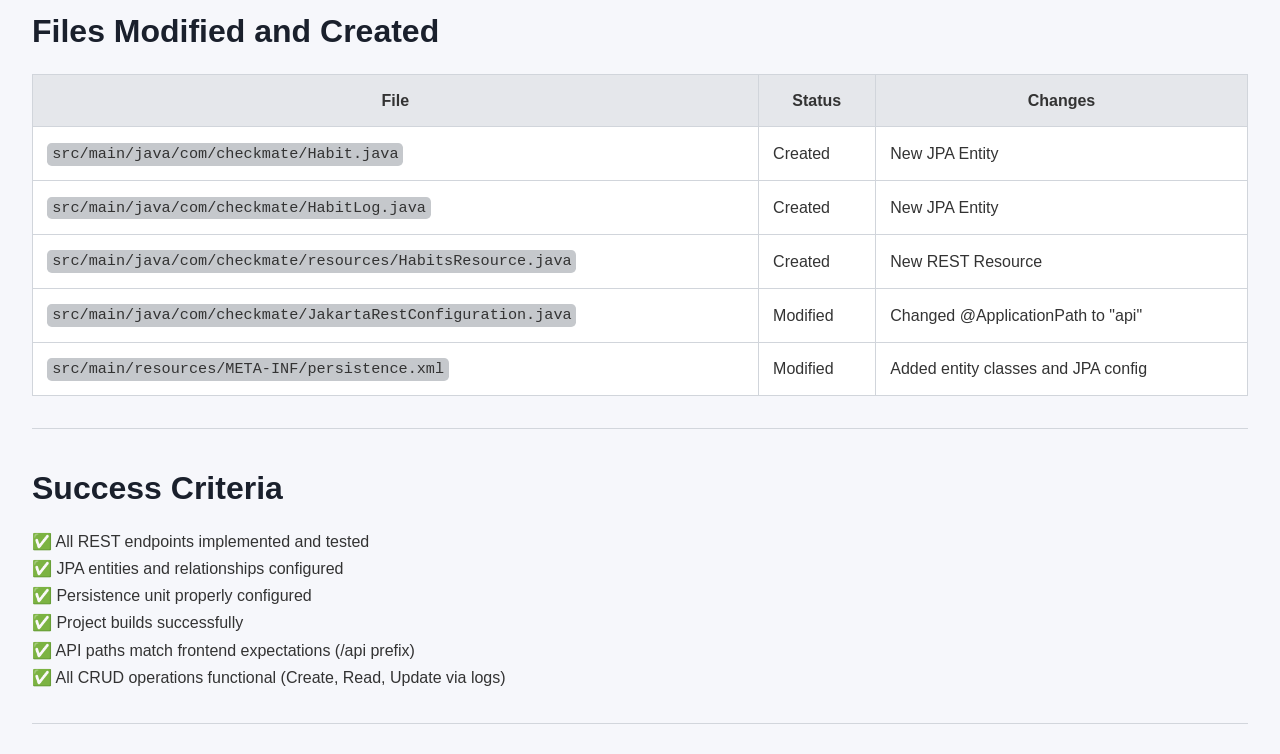
==== commit f8e042cf: "bug fixed - unorderedlist" ====
--- a/BACKEND.html
+++ b/BACKEND.html
@@ -363,11 +363,13 @@
 ✓ Configured automatic schema generation</p>
 <h3>3. Implement REST Endpoints (Completed)</h3>
 <p>✓ Created <code>HabitsResource.java</code> with @Path("habits") annotation
-✓ Implemented all four REST endpoints:
-  - GET /api/habits
-  - POST /api/habits
-  - GET /api/habits/{habitId}/logs
-  - POST /api/habits/{habitId}/logs</p>
+✓ Implemented all four REST endpoints:</p>
+<ul>
+<li>GET /api/habits</li>
+<li>POST /api/habits</li>
+<li>GET /api/habits/{habitId}/logs</li>
+<li>POST /api/habits/{habitId}/logs</li>
+</ul>
 <h3>4. Update REST Configuration (Completed)</h3>
 <p>✓ Updated <code>JakartaRestConfiguration.java</code> to use <code>@ApplicationPath("api")</code></p>
 <h3>5. Verify Build (Completed)</h3>
